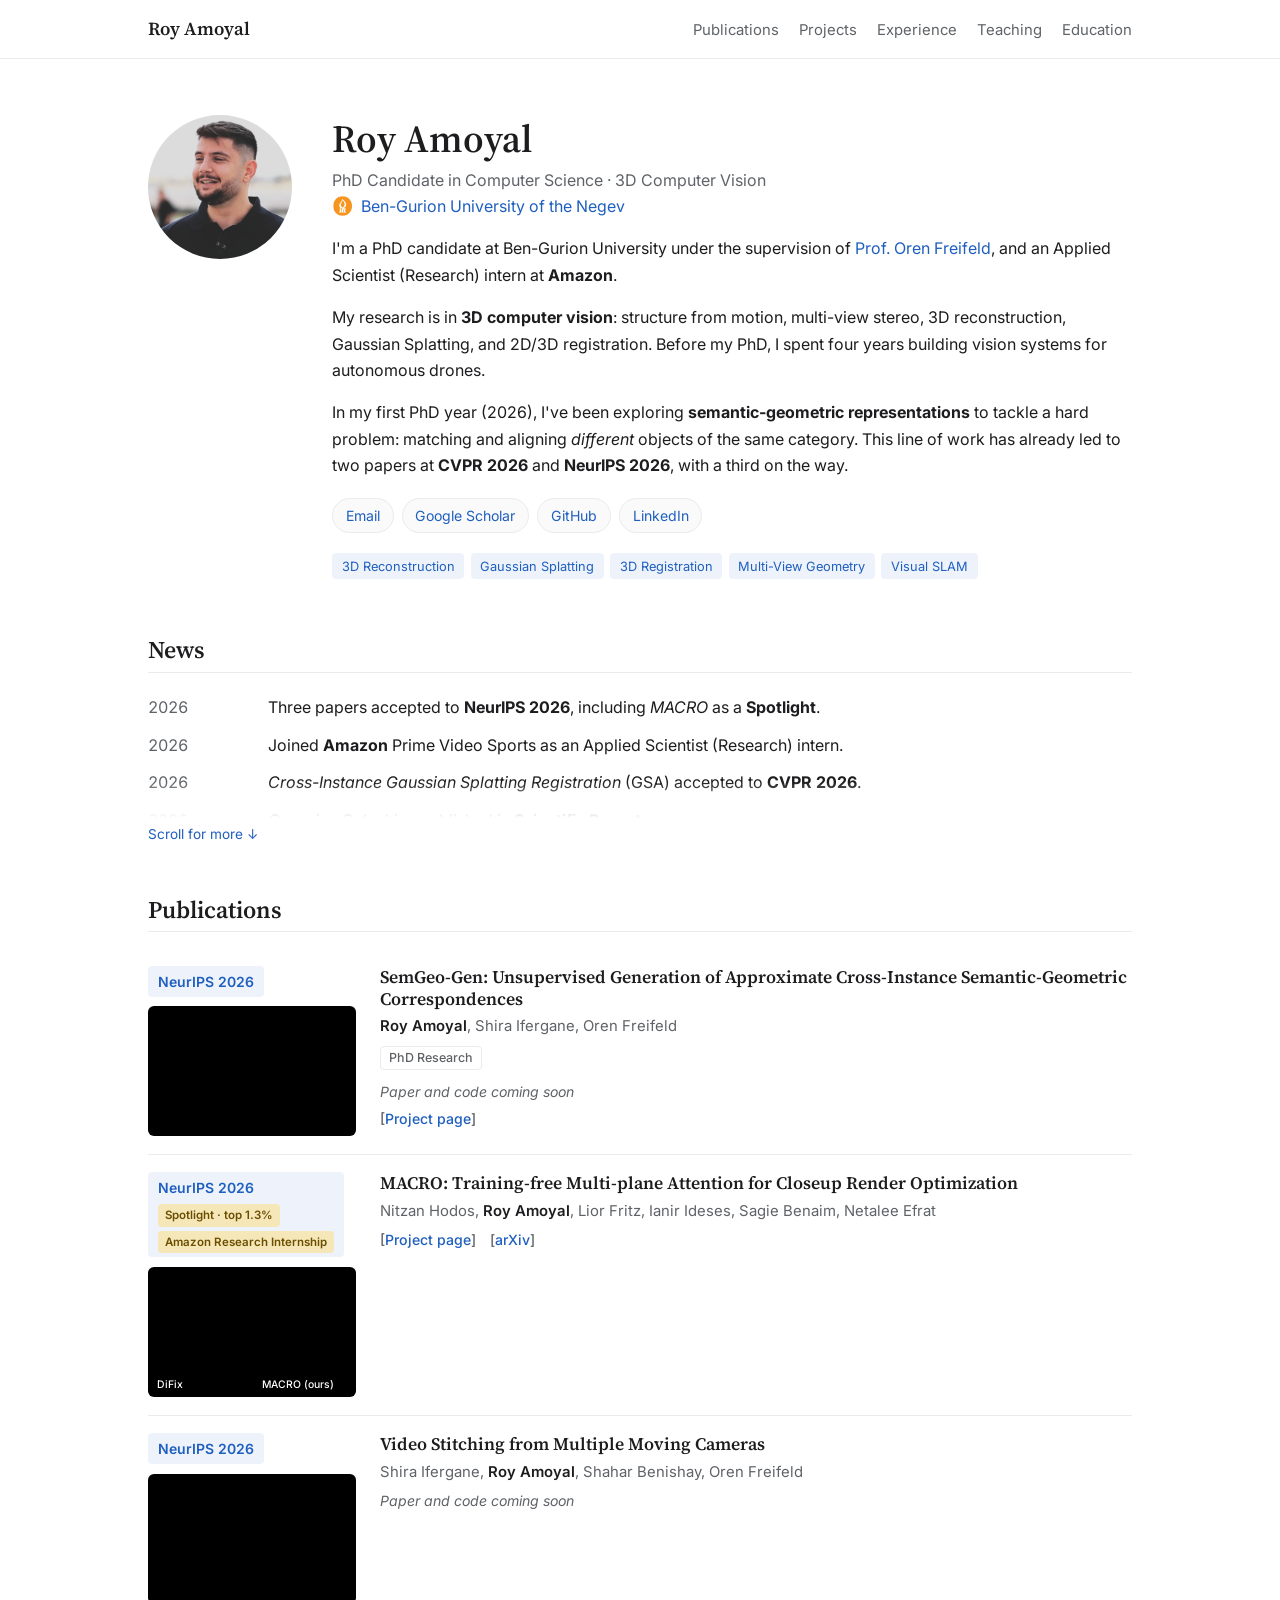
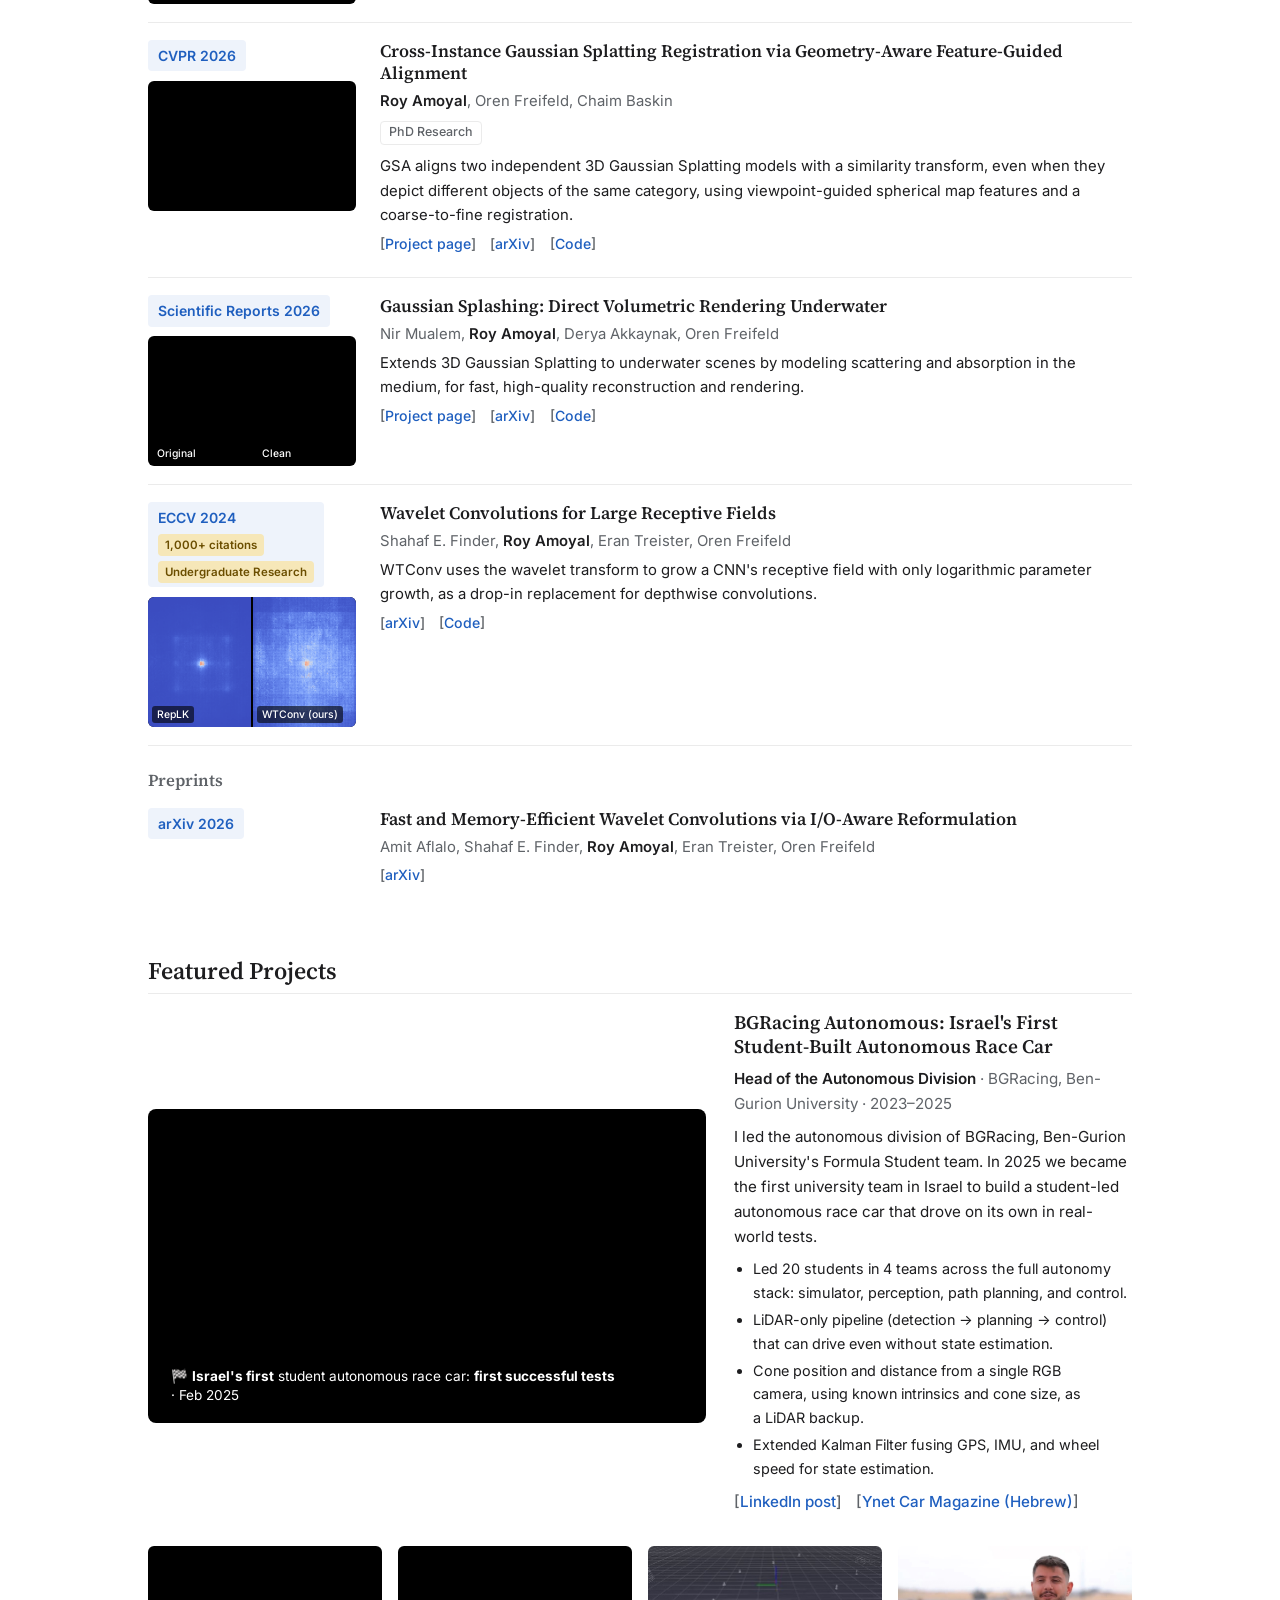
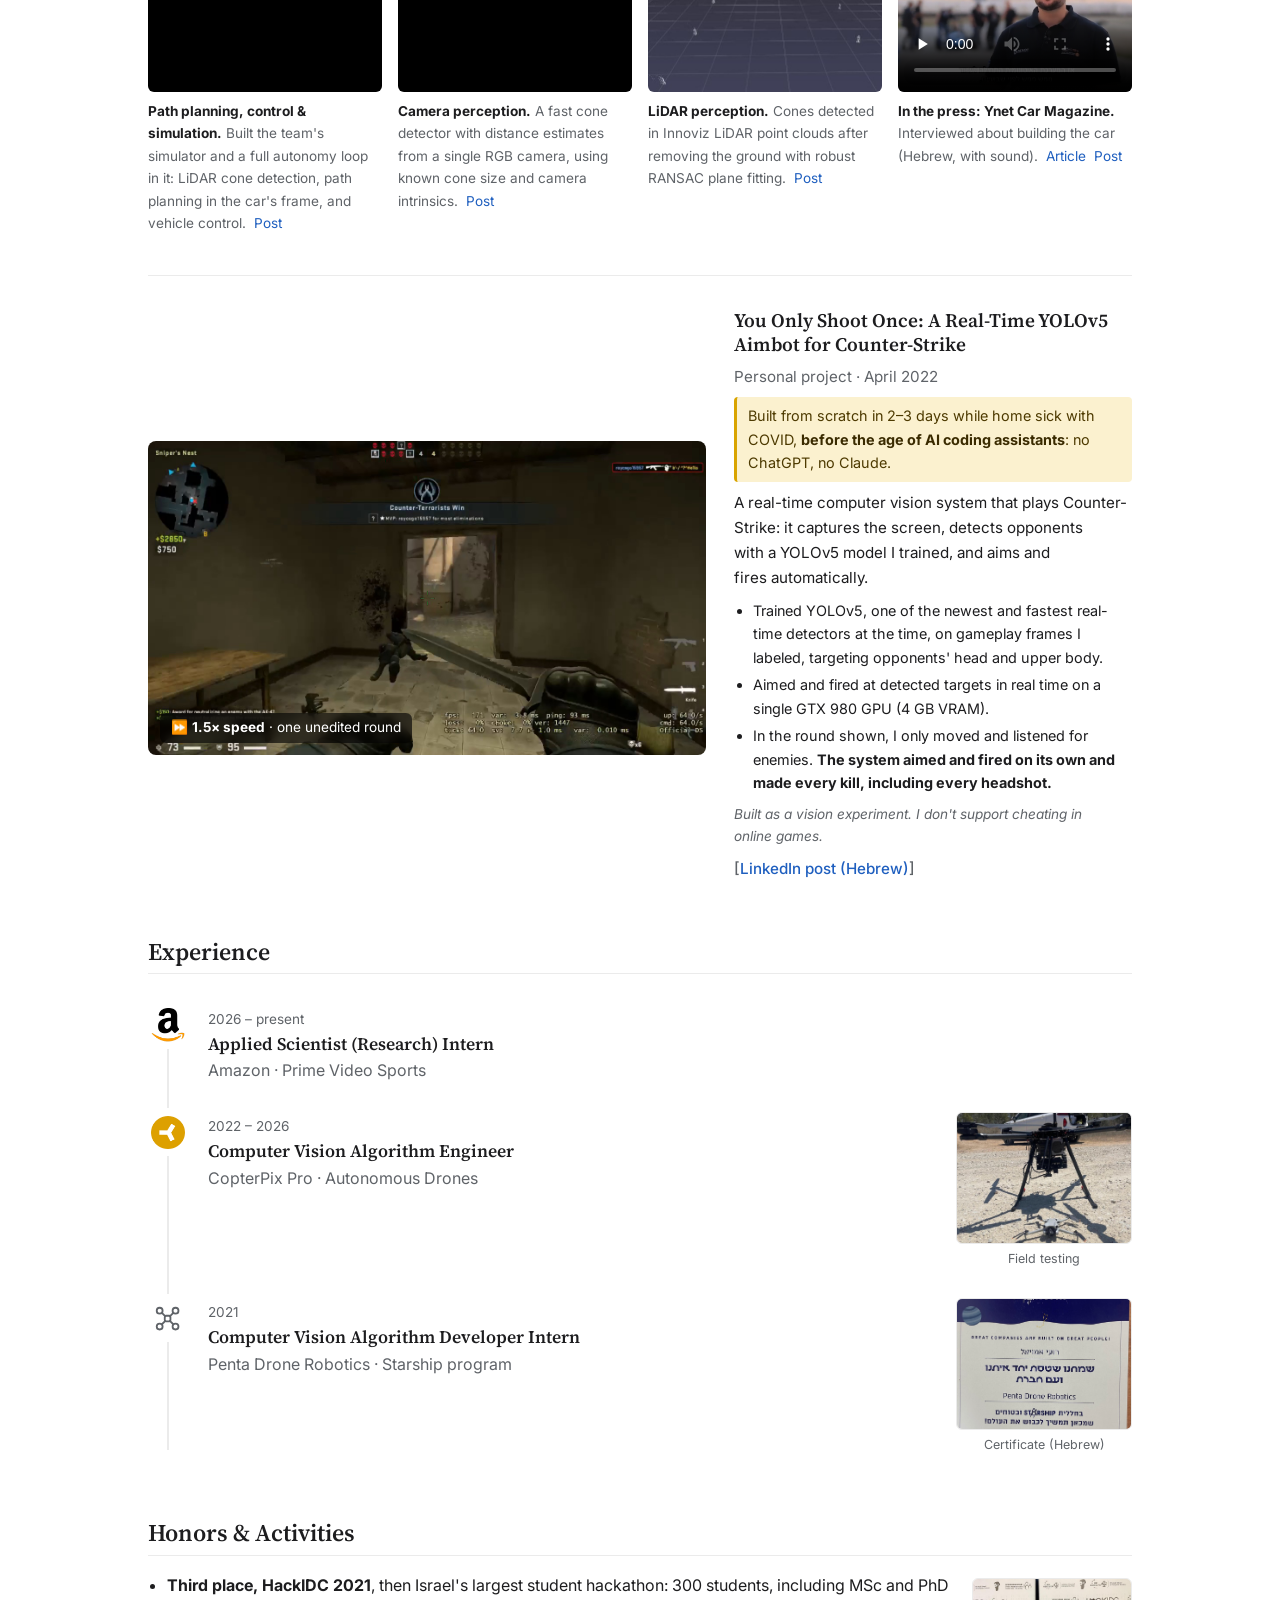
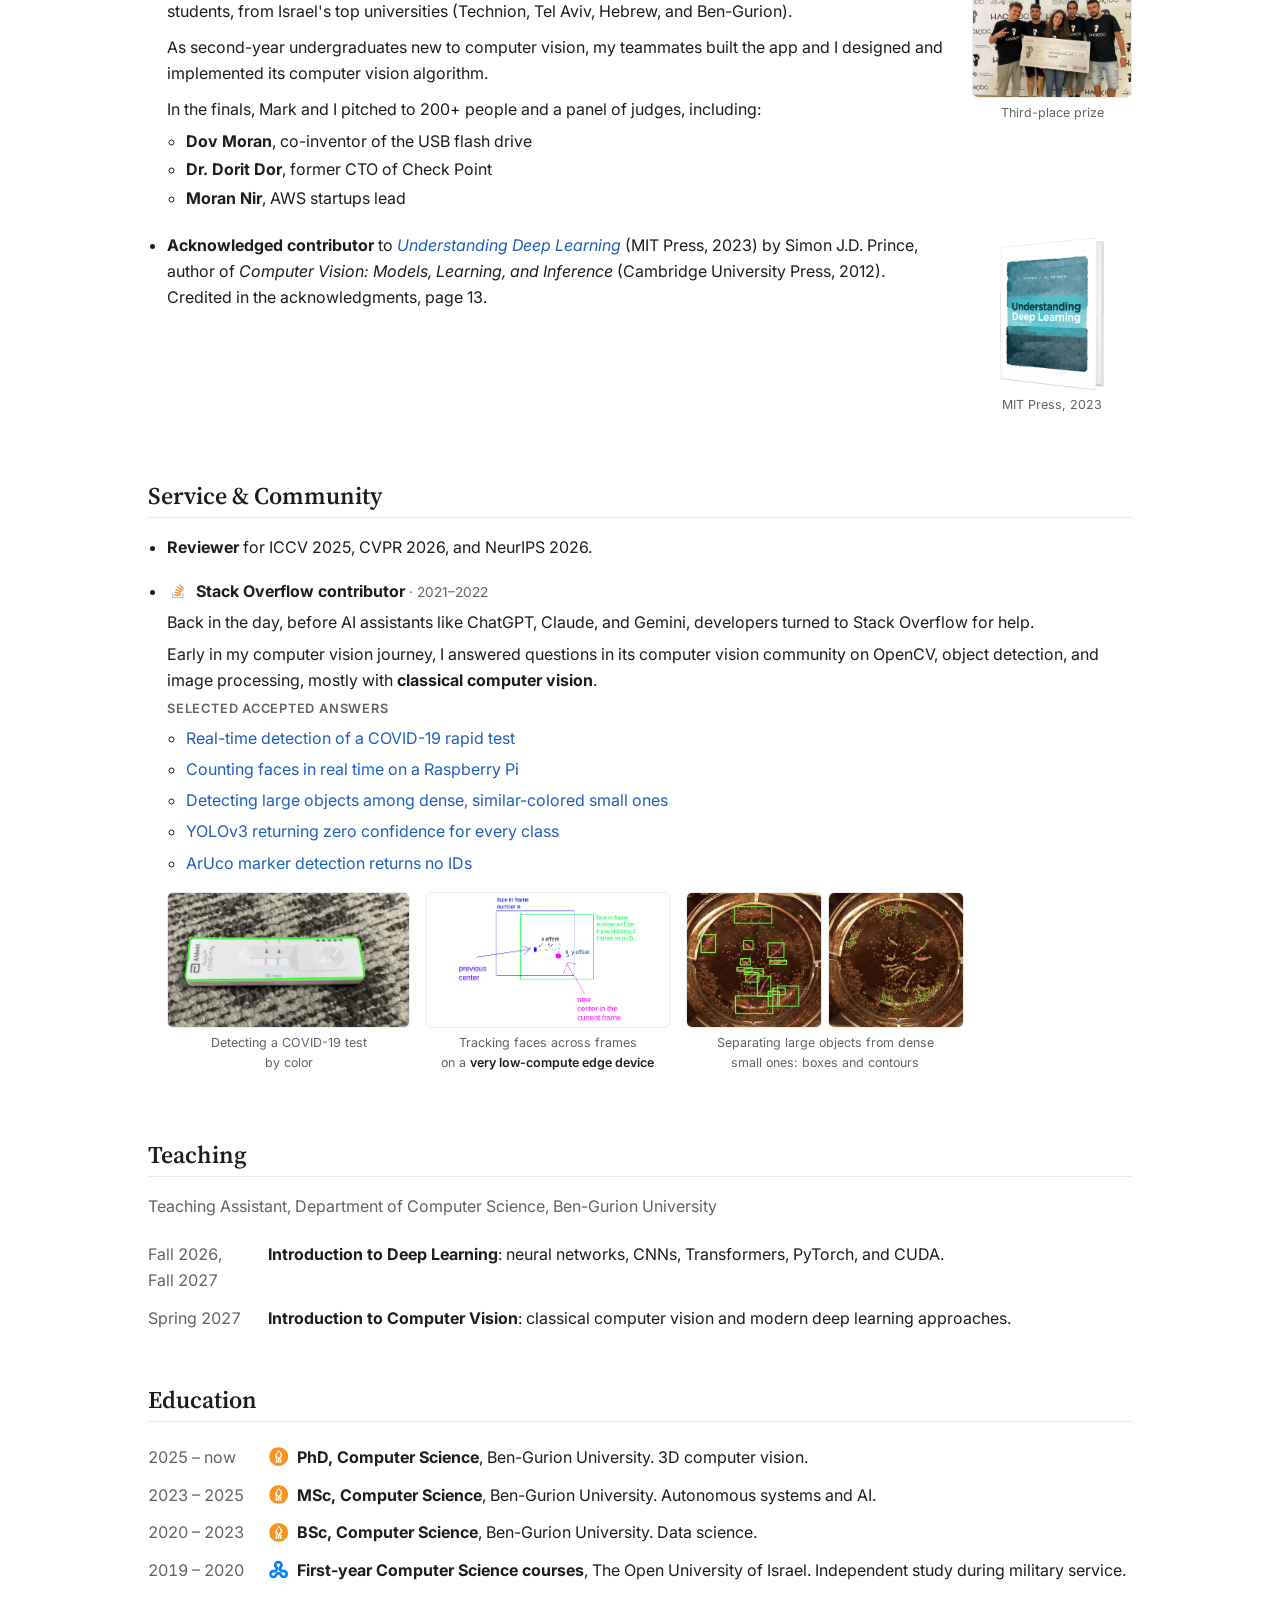
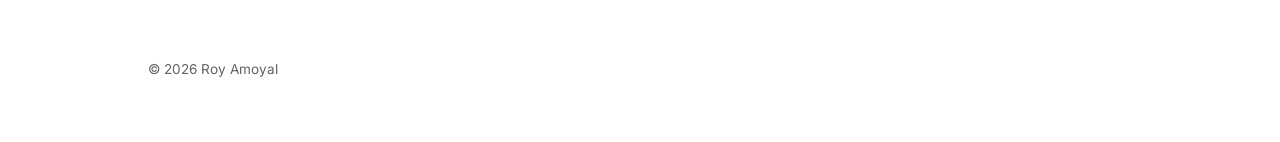
==== index-white.html @ 5d102bd6 "Bold only the system's result in the aimbot bullet Co-Authored-By: Claude Opus 5.5 <noreply@anthropi" ====
<!doctype html>
<html lang="en">
<head>
  <meta charset="utf-8">
  <meta name="viewport" content="width=device-width, initial-scale=1">
  <title>Roy Amoyal</title>
  <meta name="description" content="Roy Amoyal — PhD candidate in 3D Computer Vision at Ben-Gurion University. Gaussian Splatting, 3D registration, and reconstruction.">
  <link rel="preconnect" href="https://fonts.googleapis.com">
  <link rel="preconnect" href="https://fonts.gstatic.com" crossorigin>
  <link href="https://fonts.googleapis.com/css2?family=Inter:wght@400;500;600&family=Source+Serif+4:opsz,wght@8..60,500;8..60,600&display=swap" rel="stylesheet">
  <link rel="stylesheet" href="style-white.css?v=25">
</head>
<body>
  <header class="site-header">
    <nav class="wrap nav">
      <a class="brand" href="#"><img class="brand-avatar" src="profile.jpg" alt="" width="30" height="30">Roy Amoyal</a>
      <ul>
        <li><a href="#publications">Publications</a></li>
        <li><a href="#projects">Projects</a></li>
        <li><a href="#experience">Experience</a></li>
        <li><a href="#teaching">Teaching</a></li>
        <li><a href="#education">Education</a></li>
      </ul>
    </nav>
  </header>

  <main class="wrap">
    <section id="about" class="hero">
      <img class="avatar" src="profile.jpg" alt="Roy Amoyal">
      <div class="hero-text">
        <h1>Roy Amoyal</h1>
        <p class="role">PhD Candidate in Computer Science &middot; 3D Computer Vision<br>
          <img class="logo" src="logo_bgu.png" alt="" width="22" height="22"><a href="https://www.bgu.ac.il/en/" target="_blank" rel="noopener">Ben-Gurion University of the Negev</a></p>
        <p>
          I'm a PhD candidate at Ben-Gurion University under the supervision of
          <a href="https://www.orenfreifeld.com/" target="_blank" rel="noopener">Prof. Oren Freifeld</a>,
          and an Applied Scientist (Research) intern at <strong>Amazon</strong>.
        </p>
        <p>
          My research is in <strong>3D computer vision</strong>: structure from motion, multi-view stereo,
          3D reconstruction, Gaussian Splatting, and 2D/3D registration. Before my PhD, I spent four years
          building vision systems for autonomous drones.
        </p>
        <p>
          In my first PhD year (2026), I've been exploring <strong>semantic-geometric representations</strong> to tackle
          a hard problem: matching and aligning <em>different</em> objects of the same category. This line of
          work has already led to two papers at <strong>CVPR 2026</strong> and <strong>NeurIPS 2026</strong>,
          with a third on the way.
        </p>



        <ul class="links">
          <li><a href="mailto:roy15957@gmail.com">Email</a></li>
          <li><a href="https://scholar.google.com/citations?user=basR76gAAAAJ" target="_blank" rel="noopener">Google Scholar</a></li>
          <li><a href="https://github.com/RoyAmoyal" target="_blank" rel="noopener">GitHub</a></li>
          <li><a href="https://www.linkedin.com/in/roy-amoyal/" target="_blank" rel="noopener">LinkedIn</a></li>
          <!-- <li><a href="cv.pdf" target="_blank" rel="noopener">CV</a></li> -->
        </ul>
        <p class="interests">
          <span>3D Reconstruction</span><span>Gaussian Splatting</span><span>3D Registration</span>
          <span>Multi-View Geometry</span><span>Visual SLAM</span>
        </p>
      </div>
    </section>

    <section id="news">
      <h2>News</h2>
      <ul class="timeline news-scroll" tabindex="0" aria-label="News, scroll for older items">
        <li><time>2026</time> <span>Three papers accepted to <strong>NeurIPS 2026</strong>, including <em>MACRO</em> as a <strong>Spotlight</strong>.</span></li>
        <li><time>2026</time> <span>Joined <strong>Amazon</strong> Prime Video Sports as an Applied Scientist (Research) intern.</span></li>
        <li><time>2026</time> <span><em>Cross-Instance Gaussian Splatting Registration</em> (GSA) accepted to <strong>CVPR 2026</strong>.</span></li>
        <li><time>2026</time> <span><em>Gaussian Splashing</em> published in <strong>Scientific Reports</strong>.</span></li>
        <li><time>2024</time> <span><em>Wavelet Convolutions for Large Receptive Fields</em> (WTConv) published at <strong>ECCV 2024</strong>. It has since passed 1,000 citations.</span></li>
      </ul>
      <button class="news-more" type="button">Scroll for more &darr;</button>
    </section>

    <section id="publications">
      <h2>Publications</h2>

      <article class="pub">
        <div class="pub-side">
          <div class="pub-venue">NeurIPS 2026</div>
          <div class="pub-video"><video style="object-fit: cover" src="semgeo.mp4" data-rate="1.4" autoplay muted loop playsinline aria-label="SemGeo-Gen: correspondences between two airplanes, then two cars, of the same category"></video></div>
        </div>
        <div>
          <h3>SemGeo-Gen: Unsupervised Generation of Approximate Cross-Instance Semantic-Geometric Correspondences</h3>
          <p class="authors"><b>Roy Amoyal</b>, Shira Ifergane, Oren Freifeld</p>
          <p class="context">PhD Research</p>
          <p class="soon">Paper and code coming soon</p>
          <p class="pub-links">
            <a href="https://bgu-cs-vil.github.io/SemGeo-Gen/" target="_blank" rel="noopener">Project page</a>
          </p>
        </div>
      </article>

      <article class="pub">
        <div class="pub-side">
          <div class="pub-venue">NeurIPS 2026<span class="badge">Spotlight &middot; top 1.3%</span><span class="badge">Amazon Research Internship</span></div>
          <div class="pub-video pub-compare" data-sync data-rate="0.8">
            <figure><video src="macro_difix.mp4" autoplay muted playsinline preload="auto" aria-label="DiFix render"></video><figcaption>DiFix</figcaption></figure>
            <figure><video src="macro.mp4" autoplay muted playsinline preload="auto" aria-label="MACRO render"></video><figcaption>MACRO (ours)</figcaption></figure>
          </div>
        </div>
        <div>
          <h3>MACRO: Training-free Multi-plane Attention for Closeup Render Optimization</h3>
          <p class="authors">Nitzan Hodos, <b>Roy Amoyal</b>, Lior Fritz, Ianir Ideses, Sagie Benaim, Netalee Efrat</p>
          <p class="pub-links">
            <a href="https://nitzanhod.github.io/MACRO/" target="_blank" rel="noopener">Project page</a>
            <a href="https://arxiv.org/abs/2607.03875" target="_blank" rel="noopener">arXiv</a>
          </p>
        </div>
      </article>

      <article class="pub">
        <div class="pub-side">
          <div class="pub-venue">NeurIPS 2026</div>
          <div class="pub-video"><video src="mvis.mp4" autoplay muted loop playsinline aria-label="Video stitching from multiple moving cameras demo"></video></div>
        </div>
        <div>
          <h3>Video Stitching from Multiple Moving Cameras</h3>
          <p class="authors">Shira Ifergane, <b>Roy Amoyal</b>, Shahar Benishay, Oren Freifeld</p>
          <p class="soon">Paper and code coming soon</p>
        </div>
      </article>

      <article class="pub">
        <div class="pub-side">
          <div class="pub-venue">CVPR 2026</div>
          <div class="pub-video"><video class="crop" style="--top: 13.5%; --bottom: 0%; --zoom: 1.25" src="gsa.mp4" autoplay muted loop playsinline data-rate="1.8" aria-label="GSA: cross-instance Gaussian Splatting registration demo"></video></div>
        </div>
        <div>
          <h3>Cross-Instance Gaussian Splatting Registration via Geometry-Aware Feature-Guided Alignment</h3>
          <p class="authors"><b>Roy Amoyal</b>, Oren Freifeld, Chaim Baskin</p>
          <p class="context">PhD Research</p>
          <p class="summary">GSA aligns two independent 3D Gaussian Splatting models with a similarity
            transform, even when they depict different objects of the same category, using
            viewpoint-guided spherical map features and a coarse-to-fine registration.</p>
          <p class="pub-links">
            <a href="https://bgu-cs-vil.github.io/GSA-project/" target="_blank" rel="noopener">Project page</a>
            <a href="https://arxiv.org/abs/2603.21936" target="_blank" rel="noopener">arXiv</a>
            <a href="https://github.com/BGU-CS-VIL/GSA" target="_blank" rel="noopener">Code</a>
          </p>
        </div>
      </article>

      <article class="pub">
        <div class="pub-side">
          <div class="pub-venue">Scientific Reports 2026</div>
          <div class="pub-video pub-compare" data-sync data-rate="1.3">
            <figure><video src="splashing_original.mp4" autoplay muted playsinline preload="auto" aria-label="Original underwater rendering"></video><figcaption>Original</figcaption></figure>
            <figure><video src="splashing_clean.mp4" autoplay muted playsinline preload="auto" aria-label="Clean rendering with the water removed"></video><figcaption>Clean</figcaption></figure>
          </div>
        </div>
        <div>
          <h3>Gaussian Splashing: Direct Volumetric Rendering Underwater</h3>
          <p class="authors">Nir Mualem, <b>Roy Amoyal</b>, Derya Akkaynak, Oren Freifeld</p>
          <p class="summary">Extends 3D Gaussian Splatting to underwater scenes by modeling scattering
            and absorption in the medium, for fast, high-quality reconstruction and rendering.</p>
          <p class="pub-links">
            <a href="https://bgu-cs-vil.github.io/gaussiansplashingUW.github.io/" target="_blank" rel="noopener">Project page</a>
            <a href="https://arxiv.org/abs/2411.19588" target="_blank" rel="noopener">arXiv</a>
            <a href="https://github.com/BGU-CS-VIL/gaussianSplashing" target="_blank" rel="noopener">Code</a>
          </p>
        </div>
      </article>

      <article class="pub">
        <div class="pub-side">
          <div class="pub-venue">ECCV 2024<span class="badge">1,000+ citations</span><span class="badge">Undergraduate Research</span></div>
          <div class="pub-video pub-compare">
            <figure><img src="wtconv_erf_replk.png" alt="Effective receptive field with RepLK" loading="lazy"><figcaption>RepLK</figcaption></figure>
            <figure><img src="wtconv_erf.png" alt="Effective receptive field with WTConv" loading="lazy"><figcaption>WTConv (ours)</figcaption></figure>
          </div>
        </div>
        <div>
          <h3>Wavelet Convolutions for Large Receptive Fields</h3>
          <p class="authors">Shahaf E. Finder, <b>Roy Amoyal</b>, Eran Treister, Oren Freifeld</p>
          <p class="summary">WTConv uses the wavelet transform to grow a CNN's receptive field with
            only logarithmic parameter growth, as a drop-in replacement for depthwise convolutions.</p>
          <p class="pub-links">
            <a href="https://arxiv.org/abs/2407.05848" target="_blank" rel="noopener">arXiv</a>
            <a href="https://github.com/BGU-CS-VIL/WTConv" target="_blank" rel="noopener">Code</a>
          </p>
        </div>
      </article>

      <h3 class="subhead">Preprints</h3>

      <article class="pub">
        <div class="pub-venue">arXiv 2026</div>
        <div>
          <h3>Fast and Memory-Efficient Wavelet Convolutions via I/O-Aware Reformulation</h3>
          <p class="authors">Amit Aflalo, Shahaf E. Finder, <b>Roy Amoyal</b>, Eran Treister, Oren Freifeld</p>
          <p class="pub-links">
            <a href="https://arxiv.org/abs/2608.10805" target="_blank" rel="noopener">arXiv</a>
          </p>
        </div>
      </article>
    </section>

    <section id="projects">
      <h2>Featured Projects</h2>

      <article class="project">
        <div class="project-top">
          <div class="project-hero">
            <video src="race_car.mp4" data-start="8.5" data-end="50.5" data-rate="1.3" autoplay muted loop playsinline aria-label="BGRacing autonomous race car driving through a cone track"></video>
            <p class="hero-caption">&#127937; <strong>Israel's first</strong> student autonomous race car: <strong>first successful tests</strong> <span class="nowrap">&middot; Feb 2025</span></p>
          </div>
          <div class="project-text">
            <h3>BGRacing Autonomous: Israel's First Student-Built Autonomous Race Car</h3>
            <p class="project-meta"><strong>Head of the Autonomous Division</strong> &middot; BGRacing, Ben-Gurion University &middot; 2023&ndash;2025</p>
            <p>
              I led the autonomous division of BGRacing, Ben-Gurion University's Formula Student team.
              In 2025 we became the first university team in Israel to build a student-led autonomous race car that drove on its own in real-world tests.
            </p>
            <ul class="bullets">
              <li>Led 20 students in 4 teams across the full autonomy stack: simulator, perception, path planning, and control.</li>
              <li>LiDAR-only pipeline (detection &rarr; planning &rarr; control) that can drive even without state estimation.</li>
              <li>Cone position and distance from a single RGB camera, using known intrinsics and cone size, as a LiDAR&nbsp;backup.</li>
              <li>Extended Kalman Filter fusing GPS, IMU, and wheel speed for state estimation.</li>
            </ul>
            <p class="pub-links">
              <a href="https://www.linkedin.com/posts/roy-amoyal_we-did-it-we-are-proud-to-be-the-first-activity-7294072392140644354-jOsV" target="_blank" rel="noopener">LinkedIn post</a>
              <a href="https://www.icar.co.il/magazine_4.25/bjomf3jtye/" target="_blank" rel="noopener">Ynet Car Magazine (Hebrew)</a>
            </p>
          </div>
        </div>

        <div class="project-gallery">
          <div class="project-tile">
            <div class="pub-video"><video style="object-fit: cover; transform: scale(1.14); transform-origin: top left" src="race_sim.mp4" autoplay muted loop playsinline aria-label="LiDAR-only autonomous driving in simulation"></video></div>
            <p><strong>Path planning, control &amp; simulation.</strong> Built the team's simulator and a full autonomy loop in it: LiDAR cone detection, path planning in the car's frame, and vehicle control.
              <a href="https://www.linkedin.com/feed/update/urn:li:activity:7279184990750298112/" target="_blank" rel="noopener">Post</a></p>
          </div>
          <div class="project-tile">
            <div class="pub-video"><video style="object-fit: cover; transform: scale(1.8); transform-origin: 50% 100%" src="race_camera.mp4" data-start="0" data-end="10.25" autoplay muted loop playsinline aria-label="Cone detection and distance estimation from a single RGB camera"></video></div>
            <p><strong>Camera perception.</strong> A fast cone detector with distance estimates from a single RGB camera, using known cone size and camera intrinsics.
              <a href="https://www.linkedin.com/feed/update/urn:li:activity:7013843269046398977/" target="_blank" rel="noopener">Post</a></p>
          </div>
          <div class="project-tile">
            <div class="pub-video"><img style="width: 100%; height: 100%; object-fit: cover" src="lidar_cones.jpg" alt="Cones detected in a LiDAR point cloud after ground removal" loading="lazy"></div>
            <p><strong>LiDAR perception.</strong> Cones detected in Innoviz LiDAR point clouds after removing the ground with robust RANSAC plane fitting.
              <a href="https://www.linkedin.com/feed/update/urn:li:activity:7013777985358983168/" target="_blank" rel="noopener">Post</a></p>
          </div>
          <div class="project-tile">
            <div class="pub-video"><video style="object-fit: cover" src="race_ynet.mp4" poster="race_ynet_poster.jpg" controls playsinline preload="none" aria-label="Interview about the autonomous race car (Hebrew)"></video></div>
            <p><strong>In the press: Ynet Car Magazine.</strong> Interviewed about building the car (Hebrew, with sound).
              <a href="https://www.icar.co.il/magazine_4.25/bjomf3jtye/" target="_blank" rel="noopener">Article</a>
              <a href="https://www.linkedin.com/feed/update/urn:li:activity:7316398176528162816/" target="_blank" rel="noopener">Post</a></p>
          </div>
        </div>
      </article>

      <article class="project">
        <div class="project-top">
          <div class="project-hero">
            <video src="yoso.mp4" poster="yoso_poster.jpg" autoplay muted loop playsinline data-rate="1.5" aria-label="One unedited round of Counter-Strike played with the YOLOv5 aim assistant"></video>
            <p class="hero-caption">&#9193; <strong>1.5&times; speed</strong> &middot; one unedited round</p>
          </div>
          <div class="project-text">
            <h3>You Only Shoot Once: A Real-Time YOLOv5 Aimbot for Counter-Strike</h3>
            <p class="project-meta">Personal project &middot; April 2022</p>
            <p class="highlight-note">Built from scratch in 2&ndash;3 days while home sick with COVID, <strong>before the age of AI coding assistants</strong>: no ChatGPT, no Claude.</p>
            <p>
              A real-time computer vision system that plays Counter-Strike: it captures the screen, detects
              opponents with a YOLOv5 model I trained, and aims and fires automatically.
            </p>
            <ul class="bullets">
              <li>Trained YOLOv5, one of the newest and fastest real-time detectors at the time, on gameplay frames I labeled, targeting opponents' head and upper body.</li>
              <li>Aimed and fired at detected targets in real time on a single GTX&nbsp;980 GPU (4&nbsp;GB&nbsp;VRAM).</li>
              <li>In the round shown, I only moved and listened for enemies. <strong>The system aimed and fired on its own and made every kill, including every headshot.</strong></li>
            </ul>
            <p class="project-note">Built as a vision experiment. I don't support cheating in online games.</p>
            <p class="pub-links">
              <a href="https://www.linkedin.com/feed/update/urn:li:activity:6922232440920911872/" target="_blank" rel="noopener">LinkedIn post (Hebrew)</a>
            </p>
          </div>
        </div>
      </article>

    </section>

    <section id="experience">
      <h2>Experience</h2>

      <!-- Timeline: newest first. Detailed bullets are kept in comments inside each item; uncomment to show them. -->
      <ol class="xp-timeline">
        <li class="xp">
          <span class="xp-marker"><img src="logo_amazon.png" alt="" width="40" height="40"></span>
          <div class="xp-body">
            <time>2026 &ndash; present</time>
            <h3>Applied Scientist (Research) Intern</h3>
            <p class="xp-org">Amazon &middot; Prime Video Sports</p>
            <!--
            <ul>
              <li>Leading a research project on feed-forward cross-instance 3D registration: learned 3D feature encoders and their evaluation.</li>
              <li>Built the real-world evaluation benchmark for MACRO, including 3D data collection, COLMAP and 3D Gaussian Splatting ground truth, and large-scale comparison with diffusion-based novel view synthesis methods.</li>
            </ul>
            -->
          </div>
        </li>

        <li class="xp">
          <span class="xp-marker"><img src="logo_copterpix.png" alt="" width="40" height="40"></span>
          <div class="xp-body">
            <time>2022 &ndash; 2026</time>
            <h3>Computer Vision Algorithm Engineer</h3>
            <p class="xp-org">CopterPix Pro &middot; Autonomous Drones</p>
            <!--
            <ul>
              <li>Vision-based navigation under GPS denial: visual SLAM, optical flow, and feature matching, fused with LiDAR and IMU.</li>
              <li>Small-object detection and tracking, and precision landing on ArUco markers.</li>
              <li>Deployed models on edge devices such as NVIDIA Jetson and Raspberry Pi.</li>
            </ul>
            -->
          </div>
          <figure class="xp-photo"><a href="copterpix.jpg" target="_blank" rel="noopener"><img style="object-position: 50% 45%" src="copterpix.jpg" alt="CopterPix drone with its onboard compute payload, during field testing" loading="lazy"></a><figcaption>Field testing</figcaption></figure>
        </li>

        <li class="xp">
          <span class="xp-marker xp-marker-icon" aria-hidden="true"><svg viewBox="0 0 24 24"><circle cx="5" cy="5" r="2.6"/><circle cx="19" cy="5" r="2.6"/><circle cx="5" cy="19" r="2.6"/><circle cx="19" cy="19" r="2.6"/><path d="M7 7l3 3M17 7l-3 3M7 17l3-3M17 17l-3-3"/><rect x="9.5" y="9.5" width="5" height="5" rx="1"/></svg></span>
          <div class="xp-body">
            <time>2021</time>
            <h3>Computer Vision Algorithm Developer Intern</h3>
            <p class="xp-org">Penta Drone Robotics &middot; Starship program</p>
            <!--
            <ul>
              <li>Developed a precision landing algorithm from the drone's downward camera feed, in simulation. Part of Starship, the Gav-Yam Negev high-tech internship program for outstanding BGU students.</li>
            </ul>
            -->
          </div>
          <figure class="xp-photo"><a href="penta_certificate.jpg" target="_blank" rel="noopener"><img style="object-position: 50% 38%" src="penta_certificate.jpg" alt="Starship internship program certificate for Penta Drone Robotics" loading="lazy"></a><figcaption>Certificate (Hebrew)</figcaption></figure>
        </li>
      </ol>
    </section>


    <section id="activities">
      <h2>Honors &amp; Activities</h2>
      <ul class="bullets">
        <li><div class="li-media"><div class="li-text"><p><strong>Third place, HackIDC 2021</strong>, then Israel's largest student hackathon: 300 students, including MSc and PhD students, from Israel's top universities (Technion, Tel Aviv, Hebrew, and Ben-Gurion).</p><p>As second-year undergraduates new to computer vision, my teammates built the app and I designed and implemented its computer vision algorithm.</p><p>In the finals, Mark and I pitched to 200+ people and a panel of judges, including:</p><ul class="judges"><li><strong>Dov Moran</strong>, co-inventor of the USB flash drive</li><li><strong>Dr. Dorit Dor</strong>, former CTO of Check Point</li><li><strong>Moran Nir</strong>, AWS startups lead</li></ul></div><figure class="entry-figure"><a href="hackidc_win.jpg" target="_blank" rel="noopener"><img src="hackidc_win.jpg" alt="Team Survey Vision with the HackIDC 2021 third-place check" loading="lazy"></a><figcaption>Third-place prize</figcaption></figure></div></li>
        <li><div class="li-media"><span><strong>Acknowledged contributor</strong> to <a href="https://udlbook.github.io/udlbook/" target="_blank" rel="noopener"><em>Understanding Deep Learning</em></a> (MIT Press, 2023) by Simon J.D. Prince, author of <em>Computer Vision: Models, Learning, and Inference</em> (Cambridge University Press, 2012). Credited in the acknowledgments, page&nbsp;13.</span><figure class="entry-figure entry-figure-plain"><a href="https://udlbook.github.io/udlbook/" target="_blank" rel="noopener"><img src="udl_book.png" alt="Cover of Understanding Deep Learning by Simon J.D. Prince" loading="lazy"></a><figcaption>MIT Press, 2023</figcaption></figure></div></li>
      </ul>
    </section>

    <section id="community">
      <h2>Service &amp; Community</h2>
      <ul class="bullets">
        <li><strong>Reviewer</strong> for ICCV 2025, CVPR 2026, and NeurIPS 2026.</li>
        <li>
          <p class="so-head"><img class="logo" src="logo_stackoverflow.png" alt="" width="22" height="22"><strong>Stack Overflow contributor</strong> <span class="so-years">&middot; 2021&ndash;2022</span></p>
          <p>Back in the day, before AI assistants like ChatGPT, Claude, and Gemini, developers turned to Stack Overflow for help.</p>
          <p>Early in my computer vision
        journey, I answered questions in its computer vision community on OpenCV, object detection, and image processing, mostly with
        <strong>classical computer vision</strong>.</p>
          <p class="so-label">Selected accepted answers</p>
          <ul class="so-answers">
            <li><a href="https://stackoverflow.com/a/69307887" target="_blank" rel="noopener">Real-time detection of a COVID-19 rapid test</a></li>
            <li><a href="https://stackoverflow.com/a/72133293" target="_blank" rel="noopener">Counting faces in real time on a Raspberry Pi</a></li>
            <li><a href="https://stackoverflow.com/a/69510686" target="_blank" rel="noopener">Detecting large objects among dense, similar-colored small ones</a></li>
            <li><a href="https://stackoverflow.com/a/69302102" target="_blank" rel="noopener">YOLOv3 returning zero confidence for every class</a></li>
            <li><a href="https://stackoverflow.com/a/69691167" target="_blank" rel="noopener">ArUco marker detection returns no IDs</a></li>
          </ul>
          <div class="so-gallery">
            <figure><a href="https://stackoverflow.com/a/69307887" target="_blank" rel="noopener"><img src="so_covid_bbox.jpg" alt="COVID-19 rapid test outlined in green by color-based detection" loading="lazy"></a><figcaption>Detecting a COVID-19 test<br>by color</figcaption></figure>
            <figure><a href="https://stackoverflow.com/a/72133293" target="_blank" rel="noopener"><img class="so-diagram" src="so_face_tracking.png" alt="Diagram: tracking a face center between frames using x and y offsets" loading="lazy"></a><figcaption>Tracking faces across frames<br>on a <strong>very low-compute edge device</strong></figcaption></figure>
            <figure class="so-pair"><a href="https://stackoverflow.com/a/69510686" target="_blank" rel="noopener"><img src="so_large_boxes.jpg" alt="Large objects in a dish found with bounding boxes and centers" loading="lazy"><img src="so_large_contours.jpg" alt="The same large objects found with contours and centers" loading="lazy"></a><figcaption>Separating large objects from dense<br>small ones: boxes and contours</figcaption></figure>
          </div>
        </li>
      </ul>
    </section>

    <section id="teaching">
      <h2>Teaching</h2>
      <p class="muted">Teaching Assistant, Department of Computer Science, Ben-Gurion University</p>
      <ul class="timeline">
        <li><time>Fall 2026,<br>Fall 2027</time> <span><strong>Introduction to Deep Learning</strong>: neural networks, CNNs, Transformers, PyTorch, and CUDA.</span></li>
        <li><time>Spring 2027</time> <span><strong>Introduction to Computer Vision</strong>: classical computer vision and modern deep learning approaches.</span></li>
      </ul>
    </section>



    <section id="education">
      <h2>Education</h2>
      <ul class="timeline">
        <li><time>2025 &ndash; now</time> <span><img class="logo" src="logo_bgu.png" alt="" width="22" height="22"><strong>PhD, Computer Science</strong>, Ben-Gurion University. 3D computer vision.</span></li>
        <li><time>2023 &ndash; 2025</time> <span><img class="logo" src="logo_bgu.png" alt="" width="22" height="22"><strong>MSc, Computer Science</strong>, Ben-Gurion University. Autonomous systems and AI.</span></li>
        <li><time>2020 &ndash; 2023</time> <span><img class="logo" src="logo_bgu.png" alt="" width="22" height="22"><strong>BSc, Computer Science</strong>, Ben-Gurion University. Data science.</span></li>
        <li><time>2019 &ndash; 2020</time> <span><img class="logo" src="logo_openu.png" alt="" width="22" height="22"><strong>First-year Computer Science courses</strong>, The Open University of Israel. Independent study during military service.</span></li>
      </ul>
    </section>
  </main>

  <footer class="wrap footer">
    <p>&copy; <span id="year">2026</span> Roy Amoyal</p>
  </footer>

  <script>
    document.getElementById('year').textContent = new Date().getFullYear();

    // News: show the three newest items; older ones scroll. Fade hints at more until the end.
    const news = document.querySelector('.news-scroll');
    if (news) {
      const fitNews = () => {
        const items = news.children;
        news.style.maxHeight = items.length > 3 ? `${items[3].offsetTop + 16}px` : 'none';
        updateNewsFade();
      };
      const newsMore = document.querySelector('.news-more');
      const updateNewsFade = () => {
        const atEnd = news.scrollTop + news.clientHeight >= news.scrollHeight - 2;
        news.classList.toggle('at-end', atEnd);
        newsMore.hidden = atEnd;
      };
      newsMore.addEventListener('click', () => news.scrollBy({ top: news.clientHeight * 0.8, behavior: 'smooth' }));
      news.addEventListener('scroll', updateNewsFade, { passive: true });
      addEventListener('resize', fitNews);
      addEventListener('load', fitNews);
      fitNews();
    }

    // Show the small photo in the top bar once the big profile photo has scrolled out of view.
    const header = document.querySelector('.site-header');
    const bigAvatar = document.querySelector('.hero .avatar');
    const updateHeader = () => header.classList.toggle('scrolled', bigAvatar.getBoundingClientRect().bottom < header.offsetHeight);
    addEventListener('scroll', updateHeader, { passive: true });
    updateHeader();

    // Per-video playback speed for single videos, e.g. data-rate="1.25".
    document.querySelectorAll('video[data-rate]').forEach(v => { v.defaultPlaybackRate = v.playbackRate = parseFloat(v.dataset.rate); });

    // Loop only part of a video, e.g. to skip intro/outro title cards.
    document.querySelectorAll('video[data-start]').forEach(v => {
      const start = parseFloat(v.dataset.start), end = parseFloat(v.dataset.end) || Infinity;
      const jump = () => { v.currentTime = start; };
      v.readyState >= 1 ? jump() : v.addEventListener('loadedmetadata', jump, { once: true });
      v.addEventListener('timeupdate', () => { if (v.currentTime >= end || v.currentTime < start - 0.5) jump(); });
    });

    // Play side-by-side comparison videos in lockstep, restarting them together on each loop.
    document.querySelectorAll('[data-sync]').forEach(group => {
      const videos = [...group.querySelectorAll('video')];
      const [lead, ...rest] = videos;
      const rate = parseFloat(group.dataset.rate) || 1;
      // Start right away; phones never fire "canplaythrough" because they don't buffer ahead.
      const start = () => videos.forEach(v => { v.defaultPlaybackRate = v.playbackRate = rate; v.play().catch(() => {}); });
      lead.addEventListener('ended', () => { videos.forEach(v => { v.currentTime = 0; }); start(); });
      lead.addEventListener('timeupdate', () => {
        rest.forEach(v => { if (Math.abs(v.currentTime - lead.currentTime) > 0.2) v.currentTime = lead.currentTime; });
      });
      start();
    });
  </script>
</body>
</html>
---- style-white.css ----
:root {
  --bg: #ffffff;
  --surface: #fafafa;
  --text: #1d1d1f;
  --muted: #5f6368;
  --border: #ebebeb;
  --accent: #1f5fbf;
  --accent-soft: #eef3fb;
  --serif: "Source Serif 4", Georgia, "Times New Roman", serif;
  --sans: "Inter", -apple-system, BlinkMacSystemFont, "Segoe UI", Roboto, sans-serif;
  color-scheme: light;
}

* { box-sizing: border-box; }

html { scroll-behavior: smooth; scroll-padding-top: 4.5rem; }

body {
  margin: 0;
  background: var(--bg);
  color: var(--text);
  font: 16px/1.65 var(--sans);
  -webkit-font-smoothing: antialiased;
}

a { color: var(--accent); text-decoration: none; }
a:hover { text-decoration: underline; }

.wrap {
  max-width: 64rem;
  margin: 0 auto;
  padding-inline: 1.25rem;
}

/* Header */
.site-header {
  position: sticky;
  top: 0;
  z-index: 10;
  background: color-mix(in srgb, var(--bg) 88%, transparent);
  backdrop-filter: blur(8px);
  border-bottom: 1px solid var(--border);
}

.nav {
  display: flex;
  align-items: center;
  justify-content: space-between;
  flex-wrap: wrap;
  gap: 0.5rem 1.5rem;
  padding-block: 0.85rem;
}

.brand { display: inline-flex; align-items: center; font-family: var(--serif); font-weight: 600; font-size: 1.15rem; color: var(--text); }

/* Small photo next to the name, shown once the big photo scrolls away. */
.brand-avatar {
  width: 0;
  height: 1.9rem;
  margin-right: 0;
  border-radius: 50%;
  object-fit: cover;
  opacity: 0;
  transition: width 0.25s, margin-right 0.25s, opacity 0.25s;
}
.scrolled .brand-avatar { width: 1.9rem; margin-right: 0.55rem; opacity: 1; }
.brand:hover { text-decoration: none; }

.nav ul { display: flex; flex-wrap: wrap; gap: 1.25rem; margin: 0; padding: 0; list-style: none; }
.nav ul a { color: var(--muted); font-size: 0.93rem; }
.nav ul a:hover { color: var(--text); text-decoration: none; }

/* Hero */
.hero {
  display: grid;
  grid-template-columns: 9rem 1fr;
  gap: 2.5rem;
  padding-block: 3.5rem 1rem;
}

.avatar {
  width: 9rem;
  height: 9rem;
  border-radius: 50%;
  object-fit: cover;
  display: grid;
  place-items: center;
  background: var(--accent-soft);
  color: var(--accent);
  font: 600 2.5rem var(--serif);
}

h1, h2, h3 { font-family: var(--serif); font-weight: 600; line-height: 1.25; }

h1 { font-size: 2.4rem; margin: 0 0 0.25rem; }

.role { color: var(--muted); margin-top: 0; }


/* Small organization logos on white tiles, so dark logos stay visible in dark mode. */
.logo {
  width: 1.35em;
  height: 1.35em;
  margin-right: 0.45em;
  padding: 0.08em;
  vertical-align: -0.3em;
  border-radius: 22%;
  background: #fff;
  object-fit: contain;
}

.links {
  display: flex;
  flex-wrap: wrap;
  gap: 0.5rem;
  padding: 0;
  margin: 1.25rem 0;
  list-style: none;
}

.links a {
  display: inline-block;
  padding: 0.3rem 0.8rem;
  border: 1px solid var(--border);
  border-radius: 999px;
  background: var(--surface);
  font-size: 0.88rem;
}
.links a:hover { border-color: var(--accent); text-decoration: none; }


.interests { display: flex; flex-wrap: wrap; gap: 0.4rem; }
.interests span {
  font-size: 0.8rem;
  padding: 0.15rem 0.6rem;
  border-radius: 4px;
  background: var(--accent-soft);
  color: var(--accent);
}

/* Sections */
section { padding-block: 1.5rem; }

h2 {
  font-size: 1.5rem;
  margin: 0 0 1rem;
  padding-bottom: 0.4rem;
  border-bottom: 1px solid var(--border);
}

.timeline { list-style: none; padding: 0; margin: 0; }
.timeline li {
  display: grid;
  grid-template-columns: 6.5rem 1fr;
  gap: 1rem;
  padding-block: 0.35rem;
}
.timeline time { color: var(--muted); font-variant-numeric: tabular-nums; }

/* News: a short scrolling box (height set in JS to fit three items). */
.news-scroll {
  position: relative;
  max-height: 8.5rem;
  overflow-y: auto;
  overscroll-behavior: contain;
  padding-right: 0.5rem;
  scrollbar-width: thin;
  -webkit-mask-image: linear-gradient(to bottom, #000 calc(100% - 2.25rem), transparent);
  mask-image: linear-gradient(to bottom, #000 calc(100% - 2.25rem), transparent);
}
.news-scroll.at-end { -webkit-mask-image: none; mask-image: none; }
.news-scroll:focus-visible { outline: 2px solid var(--accent); outline-offset: 4px; border-radius: 4px; }
.news-more {
  margin-top: 0.35rem;
  padding: 0;
  border: 0;
  background: none;
  color: var(--accent);
  font: inherit;
  font-size: 0.85rem;
  cursor: pointer;
}
.news-more:hover { text-decoration: underline; }

/* Publications */
.pub {
  display: grid;
  grid-template-columns: 13rem 1fr;
  gap: 1.5rem;
  padding-block: 1.1rem;
  border-bottom: 1px solid var(--border);
}
.pub:last-child { border-bottom: 0; }

.pub-side { display: flex; flex-direction: column; gap: 0.6rem; }

.pub-video {
  display: grid;
  place-items: center;
  width: 100%;
  aspect-ratio: 16 / 10;
  overflow: hidden;
  border-radius: 6px;
  background: #000;
}
.pub-video video {
  display: block;
  width: 100%;
  height: 100%;
  object-fit: contain;
}
/* Two videos side by side in one frame, e.g. baseline vs. ours. */
.pub-compare {
  grid-auto-flow: column;
  grid-auto-columns: 1fr;
  place-items: stretch;
  gap: 2px;
}
.pub-compare figure {
  position: relative;
  margin: 0;
  overflow: hidden;
}
.pub-compare video,
.pub-compare img {
  display: block;
  width: 100%;
  height: 100%;
  object-fit: cover;
  object-position: 50% 35%;
}
.pub-compare img { object-position: center; }
.pub-compare figcaption {
  white-space: nowrap;
  position: absolute;
  left: 4px;
  bottom: 4px;
  padding: 0 0.3rem;
  border-radius: 3px;
  background: rgba(0, 0, 0, 0.6);
  color: #fff;
  font-size: 0.65rem;
  font-weight: 500;
}
/* Hide title text baked into the top of a video, then re-center what is left. */
.pub-video video.crop {
  height: auto;
  clip-path: inset(var(--top) 0 var(--bottom) 0);
  transform: translateY(calc((var(--bottom) - var(--top)) / 2)) scale(var(--zoom, 1));
}

.pub-venue {
  align-self: start;
  justify-self: start;
  font-size: 0.875rem;
  font-weight: 600;
  padding: 0.25rem 0.62rem;
  border-radius: 4px;
  background: var(--accent-soft);
  color: var(--accent);
}

.pub h3 { font-size: 1.1rem; margin: 0 0 0.3rem; }
.pub p { margin: 0.25rem 0; }
.authors { color: var(--muted); font-size: 0.93rem; }
.authors b { color: var(--text); font-weight: 600; }
.summary { font-size: 0.93rem; }

.pub p.context {
  display: inline-block;
  margin: 0.15rem 0 0.35rem;
  padding: 0.05rem 0.5rem;
  border: 1px solid var(--border);
  border-radius: 4px;
  color: var(--muted);
  font-size: 0.78rem;
  font-weight: 500;
}

.pub p.soon { color: var(--muted); font-size: 0.88rem; font-style: italic; }

.pub-links { display: flex; flex-wrap: wrap; gap: 0.9rem; font-size: 0.88rem; font-weight: 500; }
.pub-links a::before { content: "["; color: var(--muted); }
.pub-links a::after { content: "]"; color: var(--muted); }

.badge {
  display: block;
  width: fit-content;
  margin-top: 0.3rem;
  padding: 0.1rem 0.45rem;
  border-radius: 4px;
  background: #f6e7b8;
  color: #6b4e00;
  font-size: 0.72rem;
}

.subhead { font-size: 1.05rem; color: var(--muted); margin: 1.5rem 0 0; }

.muted { color: var(--muted); margin-top: 0; }

/* Experience */
.entry { padding-block: 0.6rem; }
.entry-head {
  display: flex;
  justify-content: space-between;
  align-items: baseline;
  gap: 1rem;
}
.entry h3 { font-size: 1.05rem; margin: 0; }
.entry time { color: var(--muted); font-size: 0.9rem; white-space: nowrap; }
.entry ul, .bullets { margin: 0.4rem 0 0; padding-left: 1.2rem; }
.entry li, .bullets li { margin-block: 0.25rem; }
#activities .bullets > li { margin-block: 1.1rem; }
#activities .bullets > li:first-child { margin-top: 0.4rem; }

/* Projects */
.project-top {
  display: grid;
  grid-template-columns: 7fr 5fr;
  gap: 1.75rem;
  align-items: center;
}

.project-hero { position: relative; }

.hero-caption {
  position: absolute;
  left: 0.75rem;
  bottom: 0.75rem;
  max-width: calc(100% - 1.5rem);
  margin: 0;
  padding: 0.35rem 0.7rem;
  border-radius: 6px;
  background: rgba(0, 0, 0, 0.62);
  backdrop-filter: blur(4px);
  color: #fff;
  font-size: 0.85rem;
  line-height: 1.4;
}
.nowrap { white-space: nowrap; }

.project-hero video {
  display: block;
  width: 100%;
  aspect-ratio: 16 / 9;
  object-fit: cover;
  border-radius: 8px;
  background: #000;
}

.project-text, .project-tile p { text-wrap: pretty; }
.project-text h3 { font-size: 1.2rem; margin: 0 0 0.3rem; }
.project-meta { color: var(--muted); font-size: 0.9rem; margin: 0 0 0.75rem; }
.project-meta strong { color: var(--text); font-weight: 600; }
.project-text p { margin: 0.5rem 0; font-size: 0.95rem; }
.project-text .bullets { font-size: 0.9rem; }
.project-text .bullets li { margin-block: 0.2rem; }

.project + .project {
  margin-top: 2.5rem;
  padding-top: 2rem;
  border-top: 1px solid var(--border);
}

.highlight-note {
  padding: 0.45rem 0.7rem;
  border-left: 3px solid #d9a400;
  border-radius: 4px;
  background: #fbf1cf;
  color: #4d3a00;
  font-size: 0.9rem !important;
}
.highlight-note strong { color: #3a2b00; }

.project-note { color: var(--muted); font-size: 0.85rem !important; font-style: italic; }

.project-gallery {
  display: grid;
  grid-template-columns: repeat(4, 1fr);
  gap: 1rem;
  margin-top: 1.5rem;
}

.project-tile p {
  margin: 0.5rem 0 0;
  font-size: 0.85rem;
  color: var(--muted);
}
.project-tile p strong { color: var(--text); }
.project-tile p a { margin-left: 0.25rem; white-space: nowrap; }

@media (max-width: 900px) {
  .project-gallery { grid-template-columns: 1fr 1fr; }
}

/* Photos beside Experience and Honors entries; click opens full size. */
.entry-body,
.li-media {
  display: grid;
  grid-template-columns: 1fr 10rem;
  gap: 1.25rem;
  align-items: start;
}
.li-text p { margin: 0; }
.li-text p + p { margin-top: 0.6rem; }
.li-text .judges { margin: 0.3rem 0 0; padding-left: 1.2rem; list-style: circle; }
.li-text .judges li { margin-block: 0.15rem; }
.entry-figure { margin: 0.4rem 0 0; }
.entry-figure img {
  display: block;
  width: 100%;
  aspect-ratio: 4 / 3;
  object-fit: cover;
  border: 1px solid var(--border);
  border-radius: 6px;
}
/* Cutout images (transparent background): no frame, keep the natural shape. */
.entry-figure-plain img {
  width: auto;
  height: 9.5rem;
  margin-inline: auto;
  aspect-ratio: auto;
  object-fit: contain;
  border: 0;
  border-radius: 0;
}
.entry-figure figcaption {
  margin-top: 0.3rem;
  color: var(--muted);
  font-size: 0.78rem;
  text-align: center;
}

/* Experience timeline: logos sit on a vertical line, newest role first. */
.xp-timeline {
  position: relative;
  margin: 0;
  padding: 0;
  list-style: none;
}
.xp-timeline::before {
  content: "";
  position: absolute;
  top: 1.25rem;
  bottom: 1.25rem;
  left: 1.25rem;
  width: 2px;
  transform: translateX(-50%);
  background: var(--border);
}
.xp {
  position: relative;
  display: grid;
  grid-template-columns: 2.5rem 1fr auto;
  gap: 1.25rem;
  align-items: start;
  padding-block: 0.9rem;
}
.xp-marker {
  position: relative;
  z-index: 1;
  display: grid;
  place-items: center;
  width: 2.5rem;
  height: 2.5rem;
  border-radius: 22%;
  background: #fff;
  box-shadow: 0 0 0 4px var(--bg);
}
.xp-marker img { width: 2.1rem; height: 2.1rem; object-fit: contain; }
/* Generic drone icon for a role without a logo, on the same white tile. */
.xp-marker-icon svg {
  width: 1.7rem;
  height: 1.7rem;
  fill: none;
  stroke: #5f6368;
  stroke-width: 1.6;
  stroke-linecap: round;
}
.xp-body time { color: var(--muted); font-size: 0.85rem; }
.xp-body h3 { margin: 0.1rem 0 0.15rem; font-size: 1.1rem; }
.xp-org { margin: 0; color: var(--muted); }
.xp-photo { width: 11rem; margin: 0; }
.xp-photo img {
  display: block;
  width: 100%;
  aspect-ratio: 4 / 3;
  object-fit: cover;
  border: 1px solid var(--border);
  border-radius: 6px;
}
.xp-photo figcaption {
  margin-top: 0.3rem;
  color: var(--muted);
  font-size: 0.78rem;
  text-align: center;
}

/* Community: selected Stack Overflow answers. */
/* Community images: one row, same height; wraps on narrow screens. */
.so-gallery {
  display: flex;
  flex-wrap: wrap;
  gap: 1rem;
  align-items: flex-start;
  margin-top: 1rem;
}
.so-gallery figure { display: flex; flex-direction: column; align-items: center; margin: 0; }
.so-gallery img {
  display: block;
  height: 8.5rem;
  width: auto;
  border: 1px solid var(--border);
  border-radius: 6px;
}
.so-gallery .so-diagram { padding-inline: 1.6rem; background: #fff; }
.so-pair a { display: flex; gap: 0.4rem; }
.so-gallery figcaption {
  margin-top: 0.3rem;
  color: var(--muted);
  font-size: 0.78rem;
  text-align: center;
}
.so-gallery figcaption strong { color: var(--text); font-weight: 600; }
.so-years { color: var(--muted); font-size: 0.85rem; }
#community .bullets > li { margin-block: 1.1rem; }
#community .bullets > li:first-child { margin-top: 0.4rem; }
#community .bullets > li > p { margin: 0.3rem 0 0; }
#community .so-head { margin: 0; }
.so-label {
  margin: 1rem 0 0;
  color: var(--muted);
  font-size: 0.8rem;
  font-weight: 600;
  letter-spacing: 0.06em;
  text-transform: uppercase;
}
.so-answers { margin: 0.35rem 0 0; padding-left: 1.2rem; }
.so-answers li { margin-block: 0.3rem; }
.so-meta { color: var(--muted); font-size: 0.85rem; white-space: nowrap; }

/* Footer */
.footer {
  padding-block: 2rem 3rem;
  color: var(--muted);
  font-size: 0.85rem;
}

/* Mobile */
@media (max-width: 640px) {
  .so-gallery img { height: 6.5rem; }
  .xp { grid-template-columns: 2.5rem 1fr; gap: 0.9rem; }
  .xp-photo { grid-column: 2; width: 100%; max-width: 16rem; }
  .nav { flex-direction: column; align-items: flex-start; gap: 0.35rem; padding-block: 0.6rem; }
  .nav ul { width: 100%; flex-wrap: nowrap; justify-content: space-between; gap: 0.6rem; overflow-x: auto; }
  .nav ul a { font-size: 0.8rem; white-space: nowrap; }
  .entry-body, .li-media { grid-template-columns: 1fr; }
  .entry-figure { max-width: 16rem; }
  .project-top { grid-template-columns: 1fr; gap: 1rem; }
  .project-gallery { grid-template-columns: 1fr 1fr; }
  .hero { grid-template-columns: 1fr; gap: 1.5rem; padding-top: 2rem; }
  .avatar { width: 7rem; height: 7rem; font-size: 2rem; }
  h1 { font-size: 2rem; }
  .pub { grid-template-columns: 1fr; gap: 0.5rem; }
  .pub-video { max-width: 22rem; }
  .timeline li { grid-template-columns: 1fr; gap: 0; }
  .entry-head { flex-direction: column; gap: 0; }
}
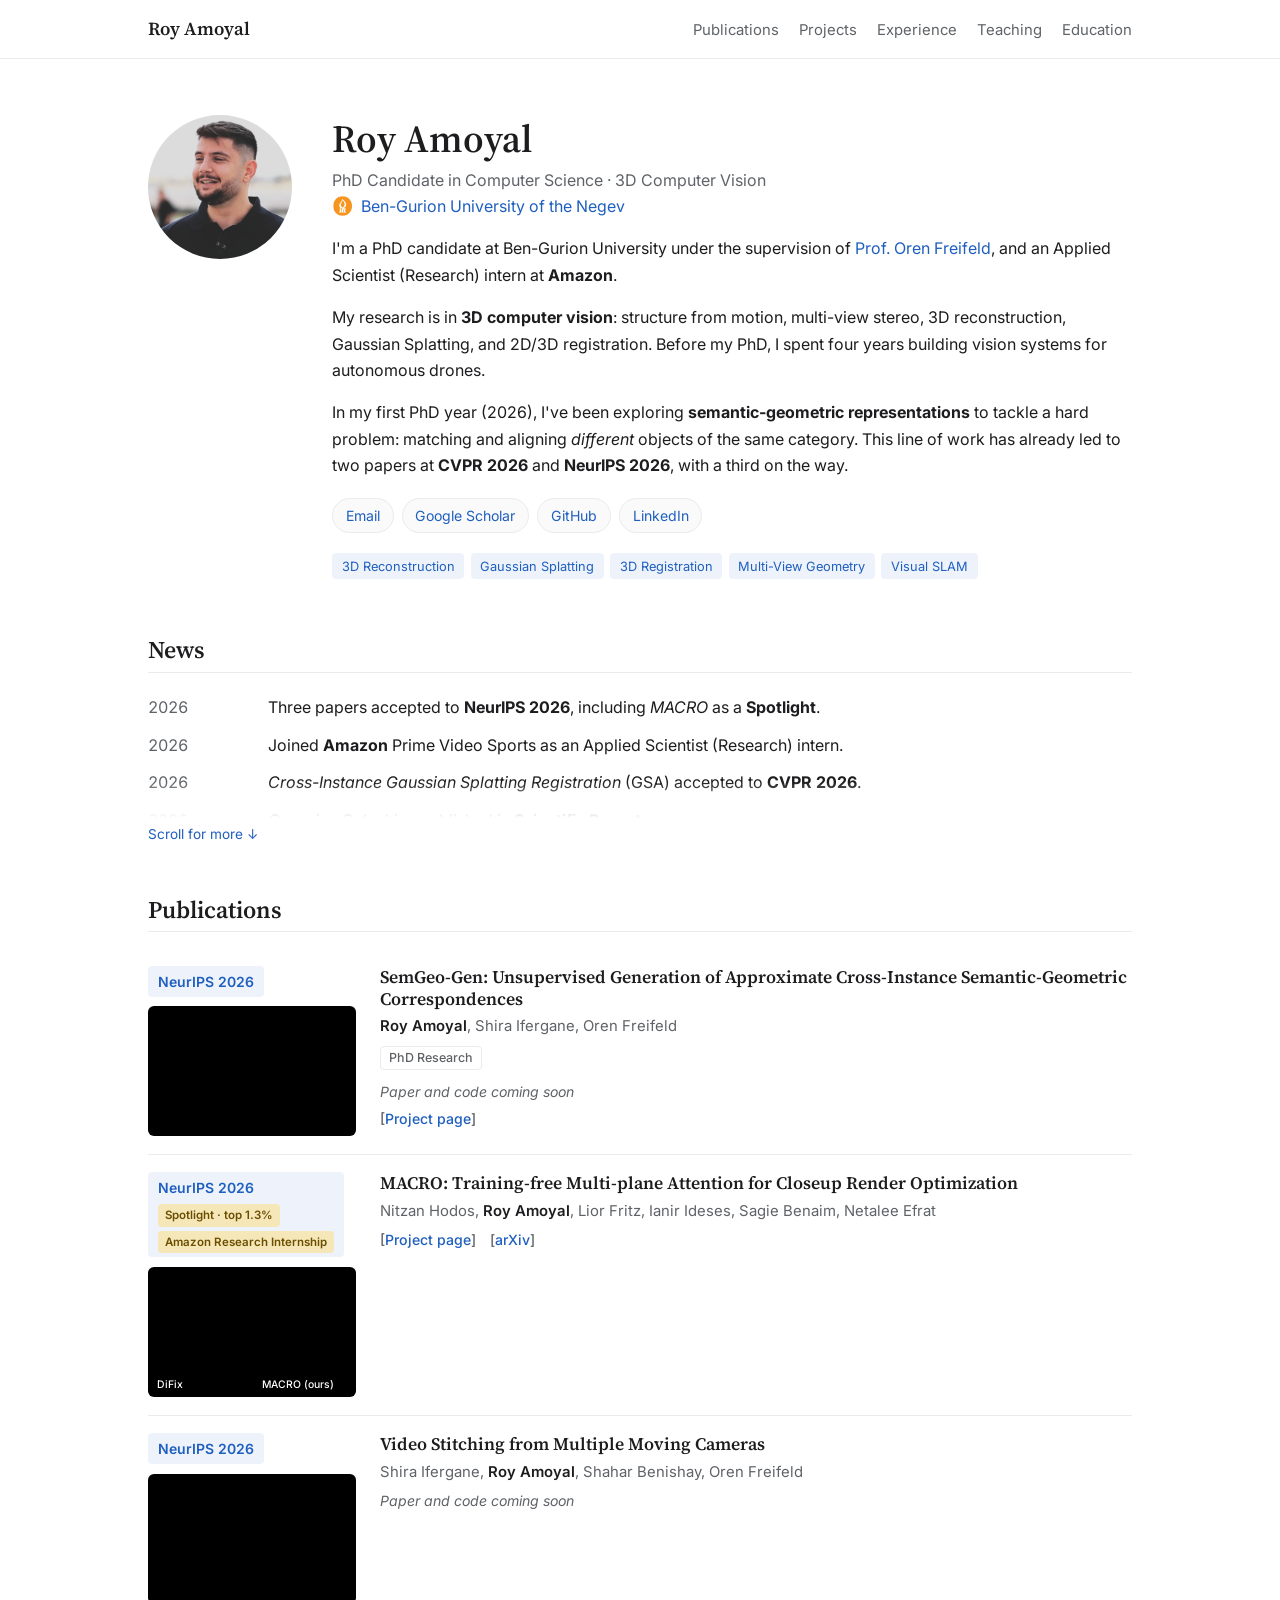
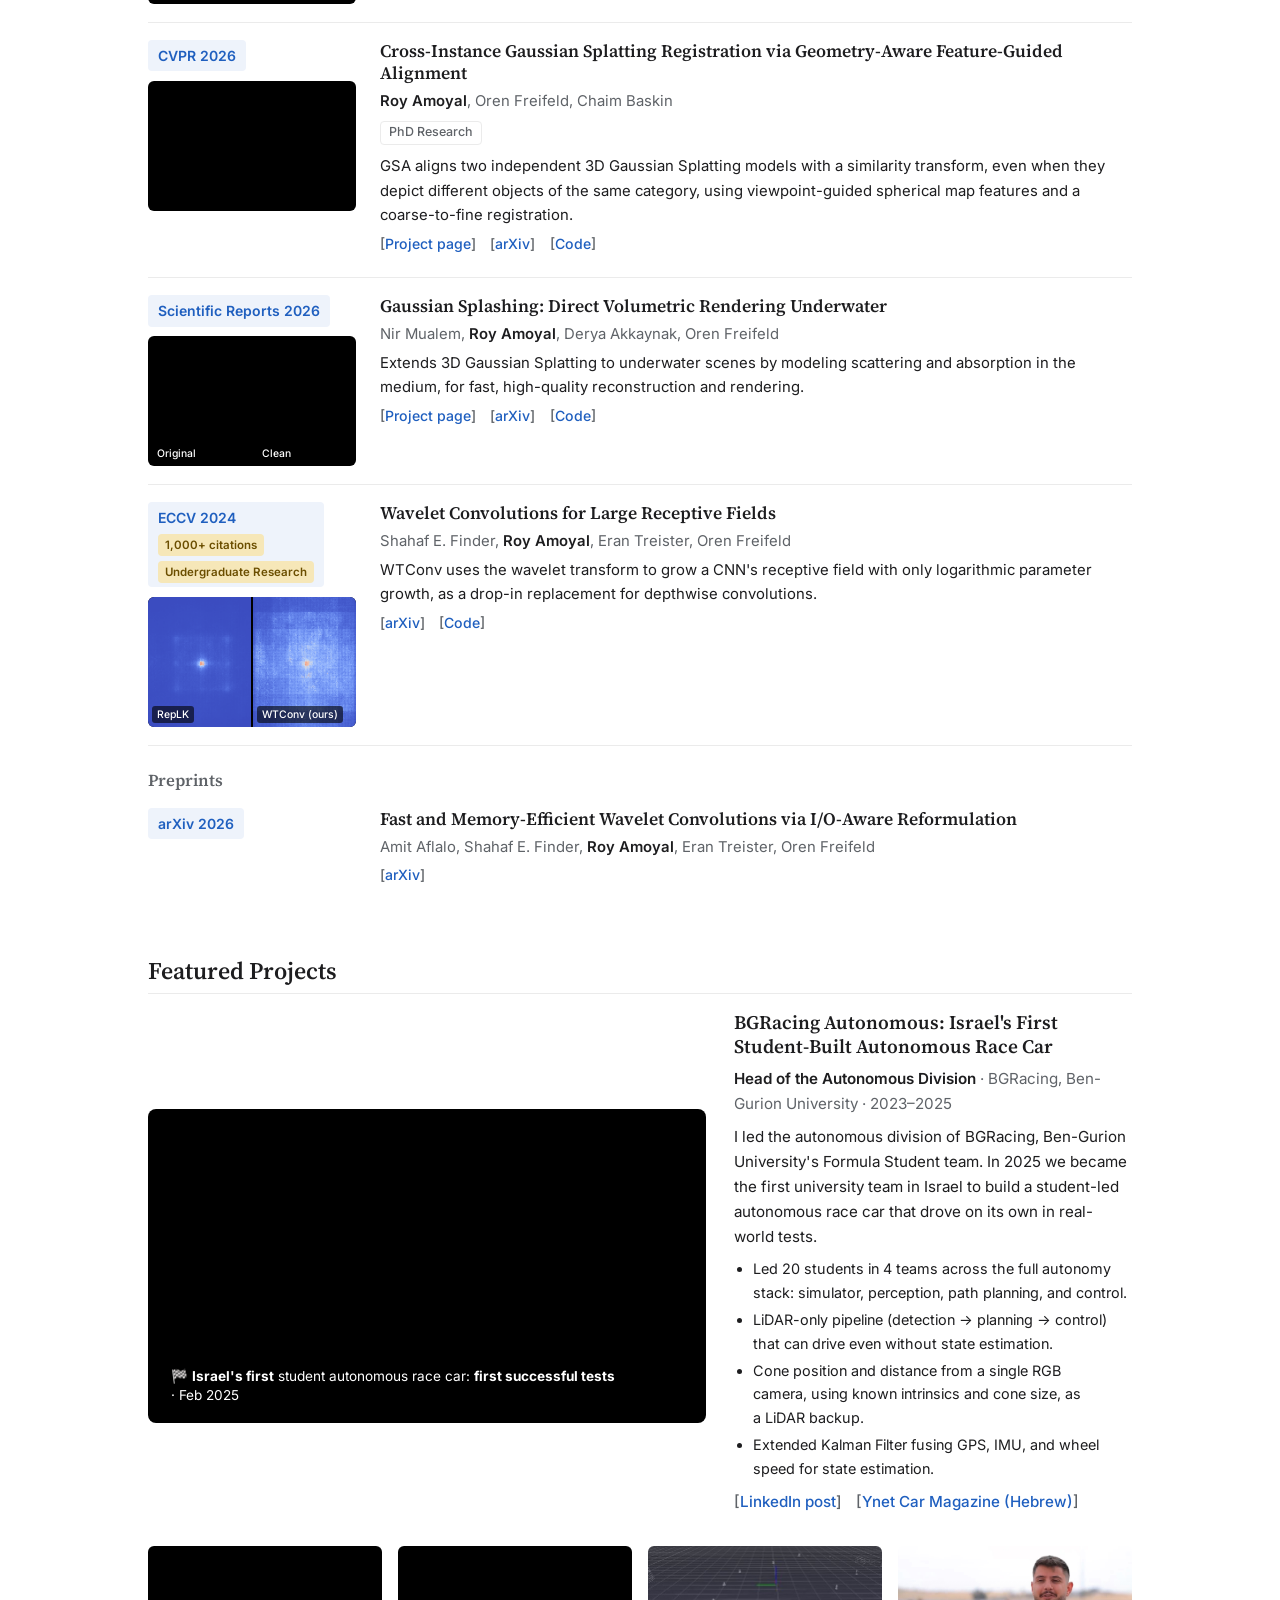
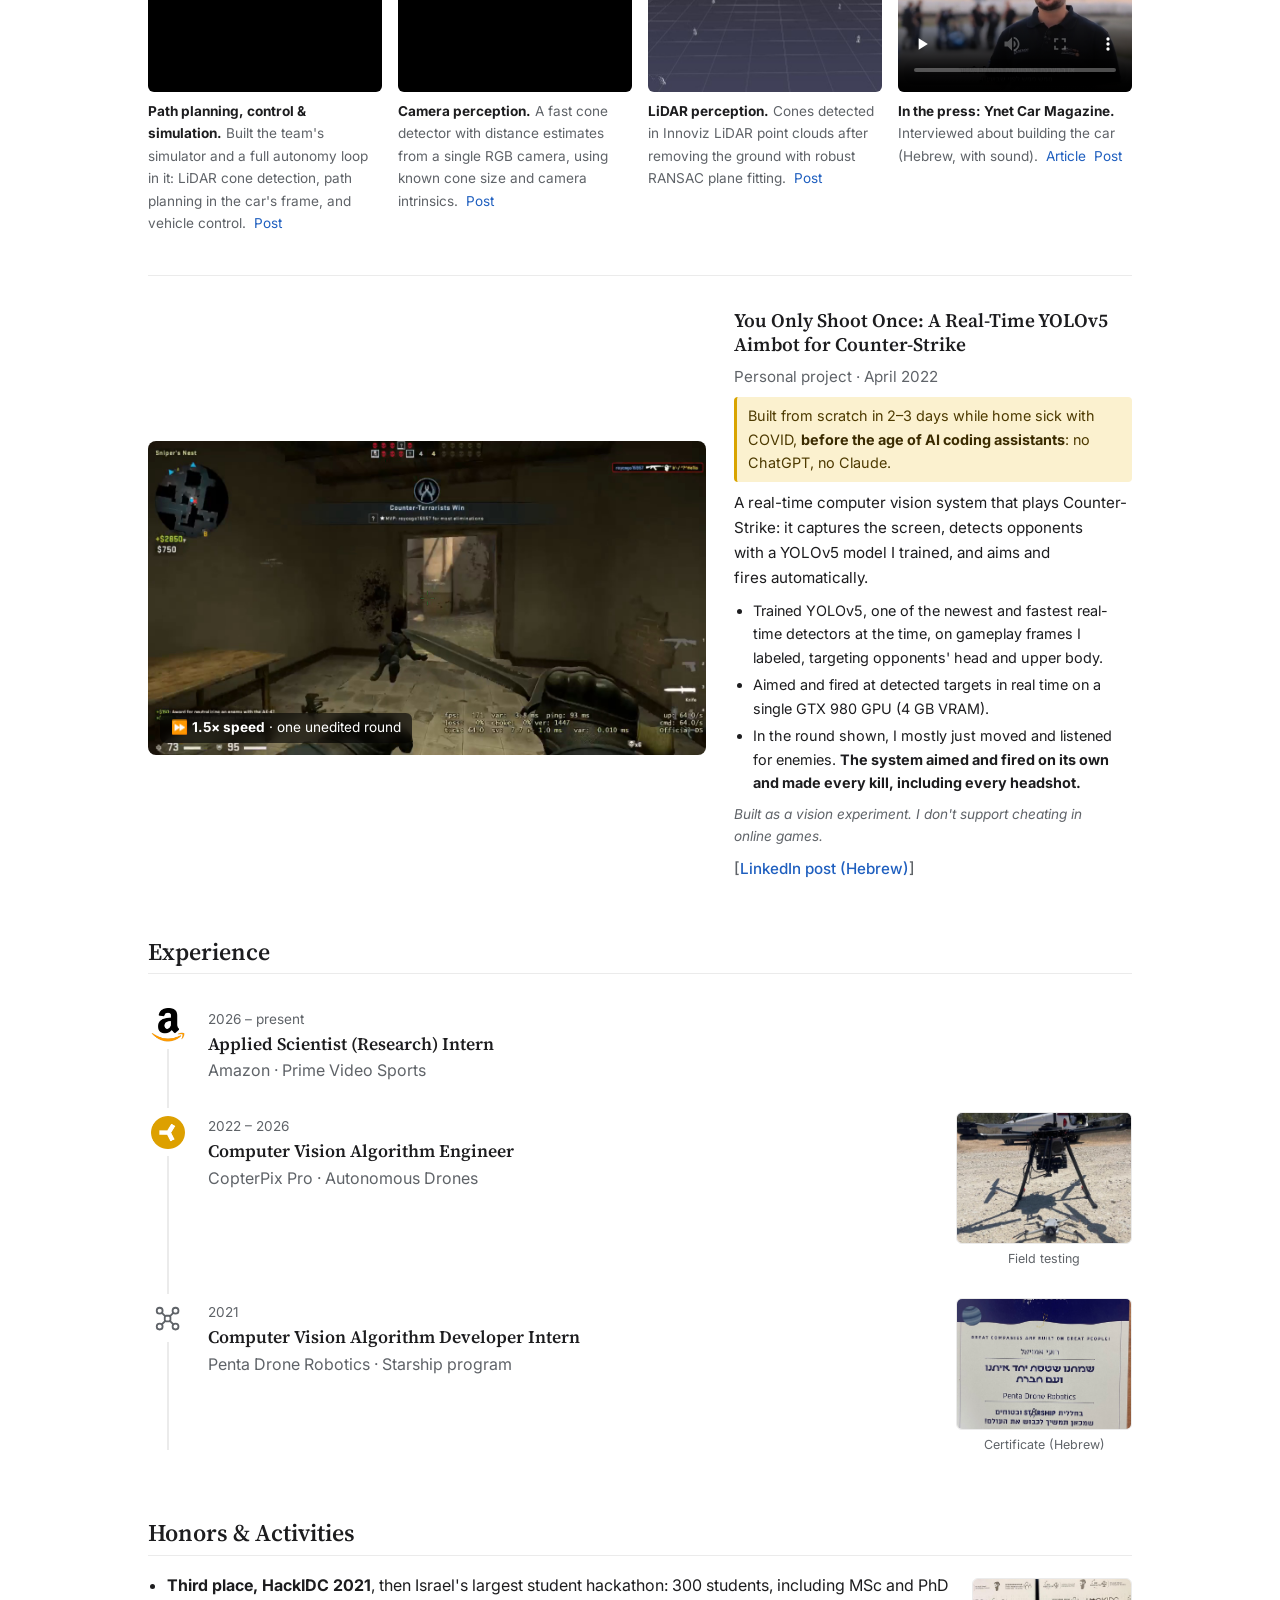
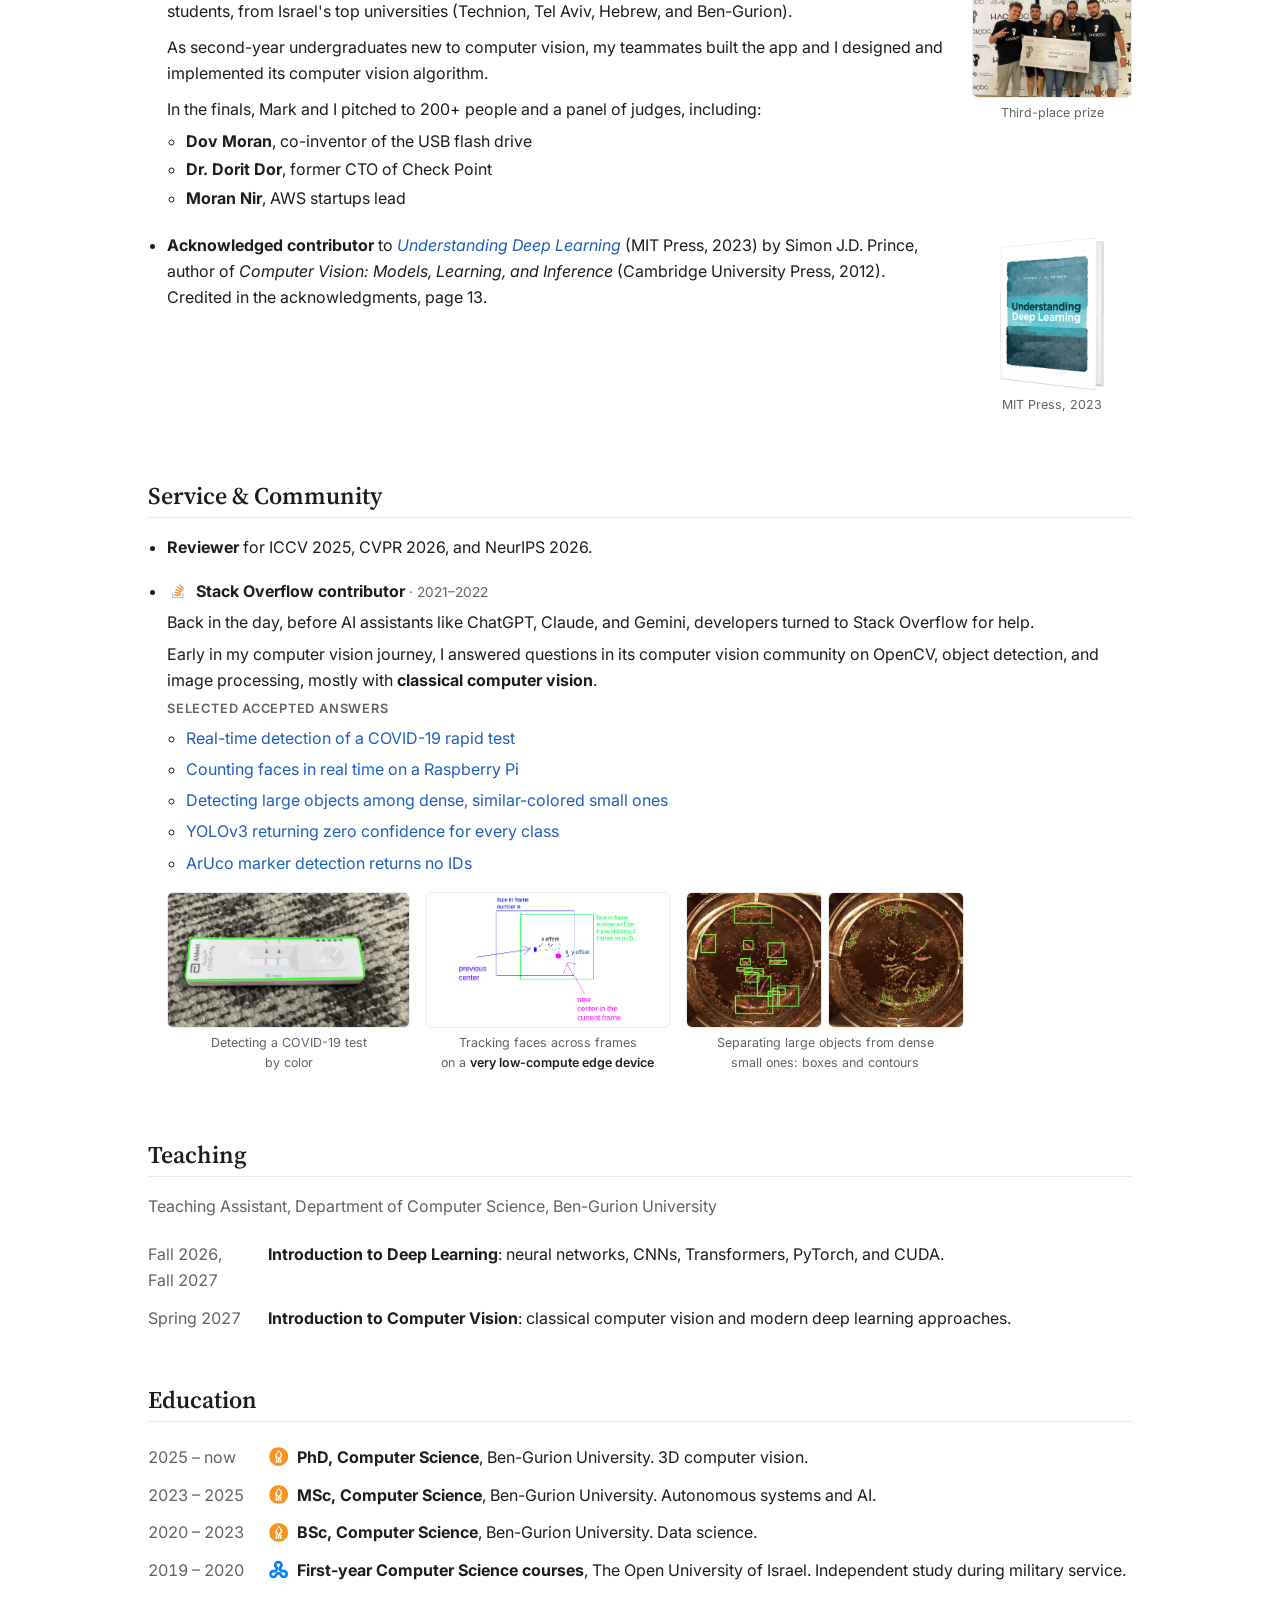
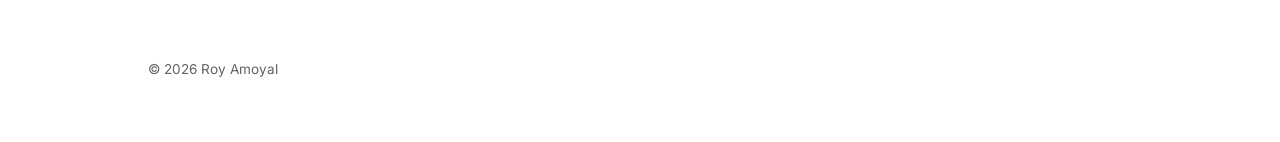
==== commit c0bf12f6: "Say I 'mostly just' moved, since I took a few shots myself Co-Authored-By: Claude Opus 5.5 <noreply@" ====
--- a/index-white.html
+++ b/index-white.html
@@ -271,7 +271,7 @@
             <ul class="bullets">
               <li>Trained YOLOv5, one of the newest and fastest real-time detectors at the time, on gameplay frames I labeled, targeting opponents' head and upper body.</li>
               <li>Aimed and fired at detected targets in real time on a single GTX&nbsp;980 GPU (4&nbsp;GB&nbsp;VRAM).</li>
-              <li>In the round shown, I only moved and listened for enemies. <strong>The system aimed and fired on its own and made every kill, including every headshot.</strong></li>
+              <li>In the round shown, I mostly just moved and listened for enemies. <strong>The system aimed and fired on its own and made every kill, including every headshot.</strong></li>
             </ul>
             <p class="project-note">Built as a vision experiment. I don't support cheating in online games.</p>
             <p class="pub-links">
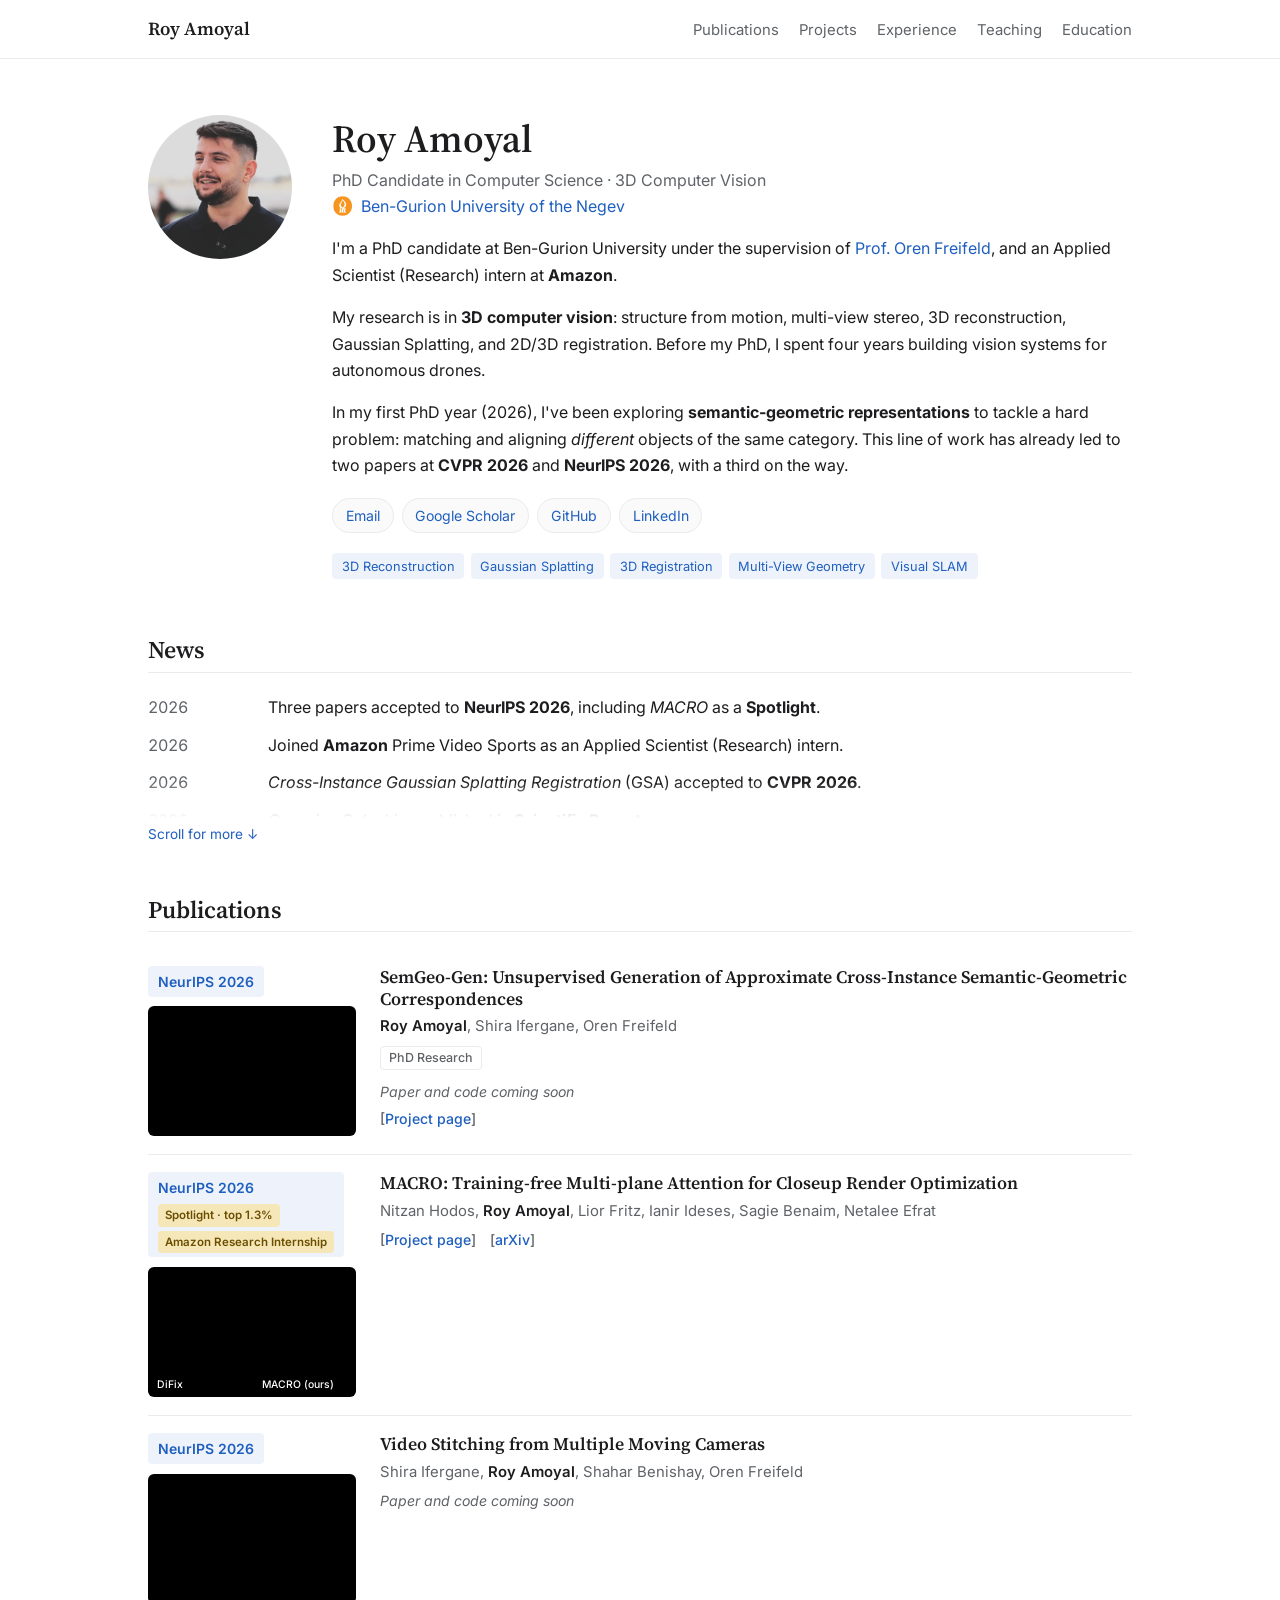
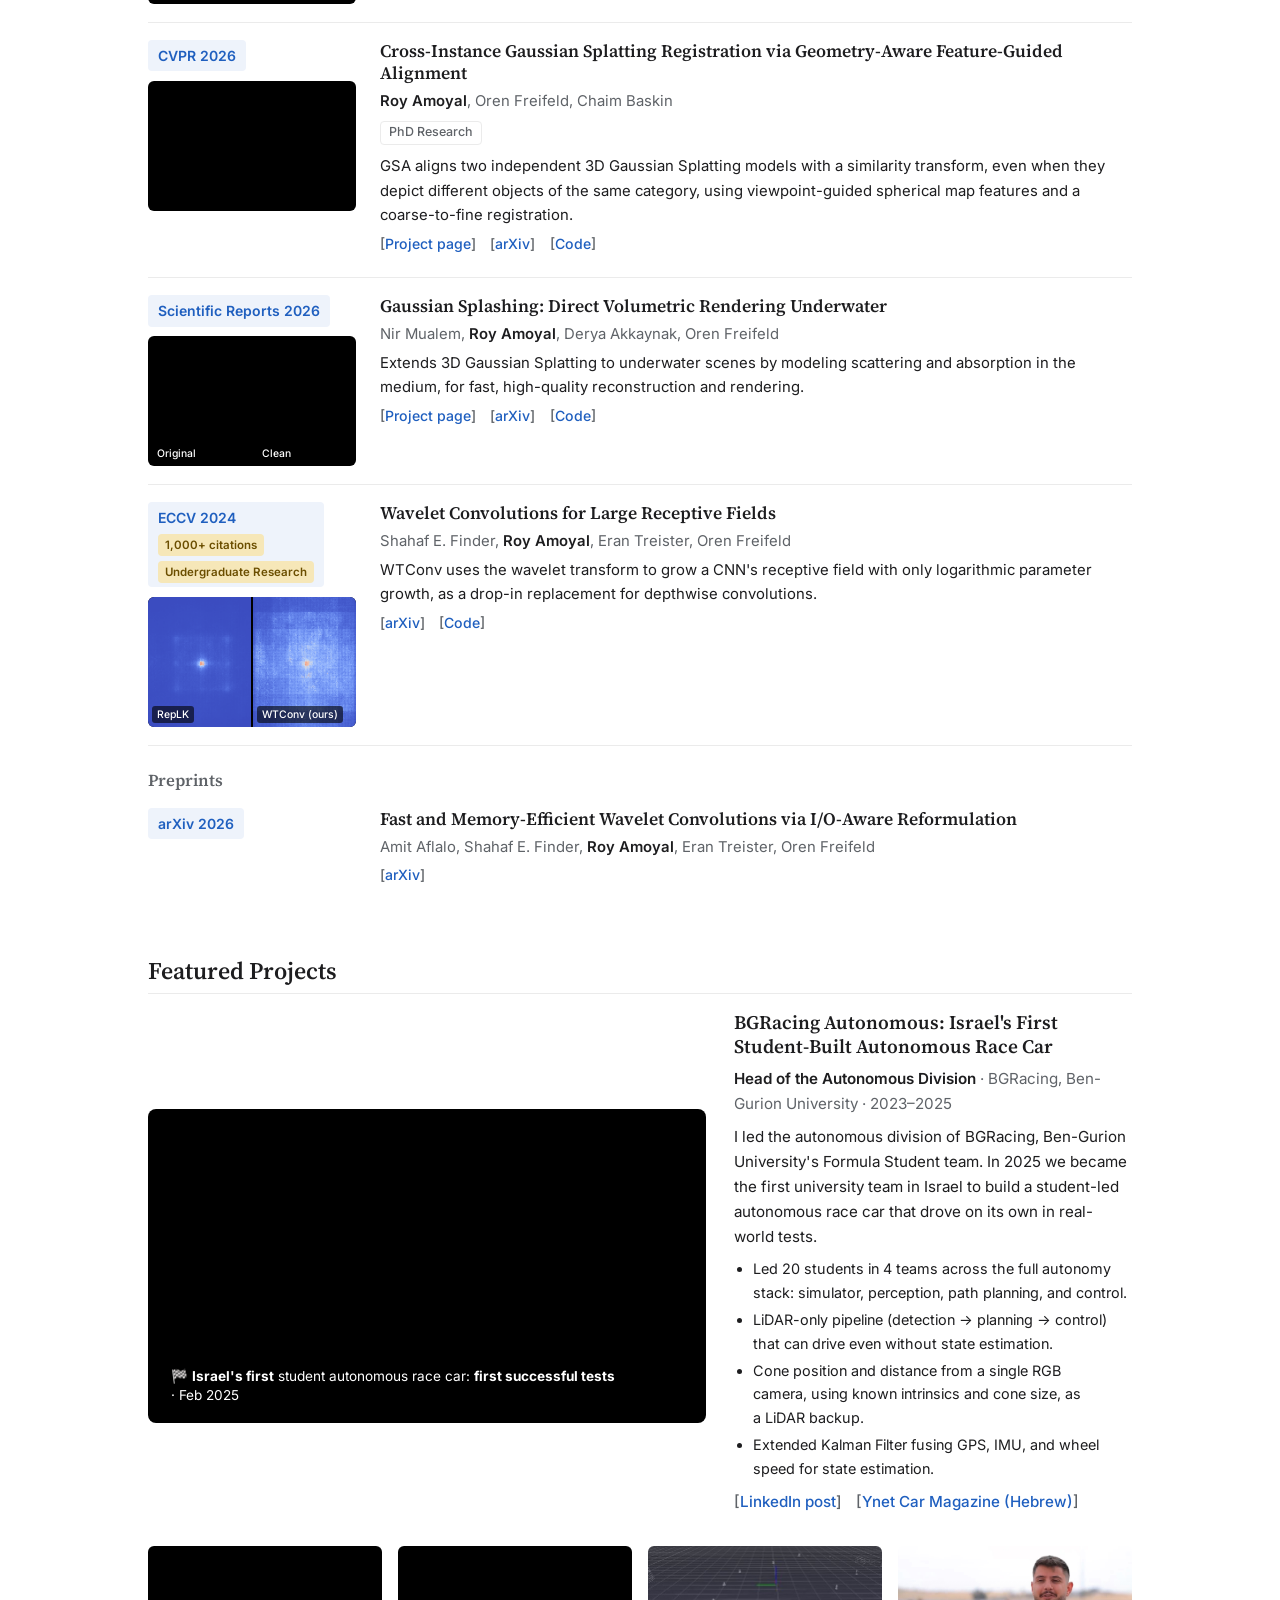
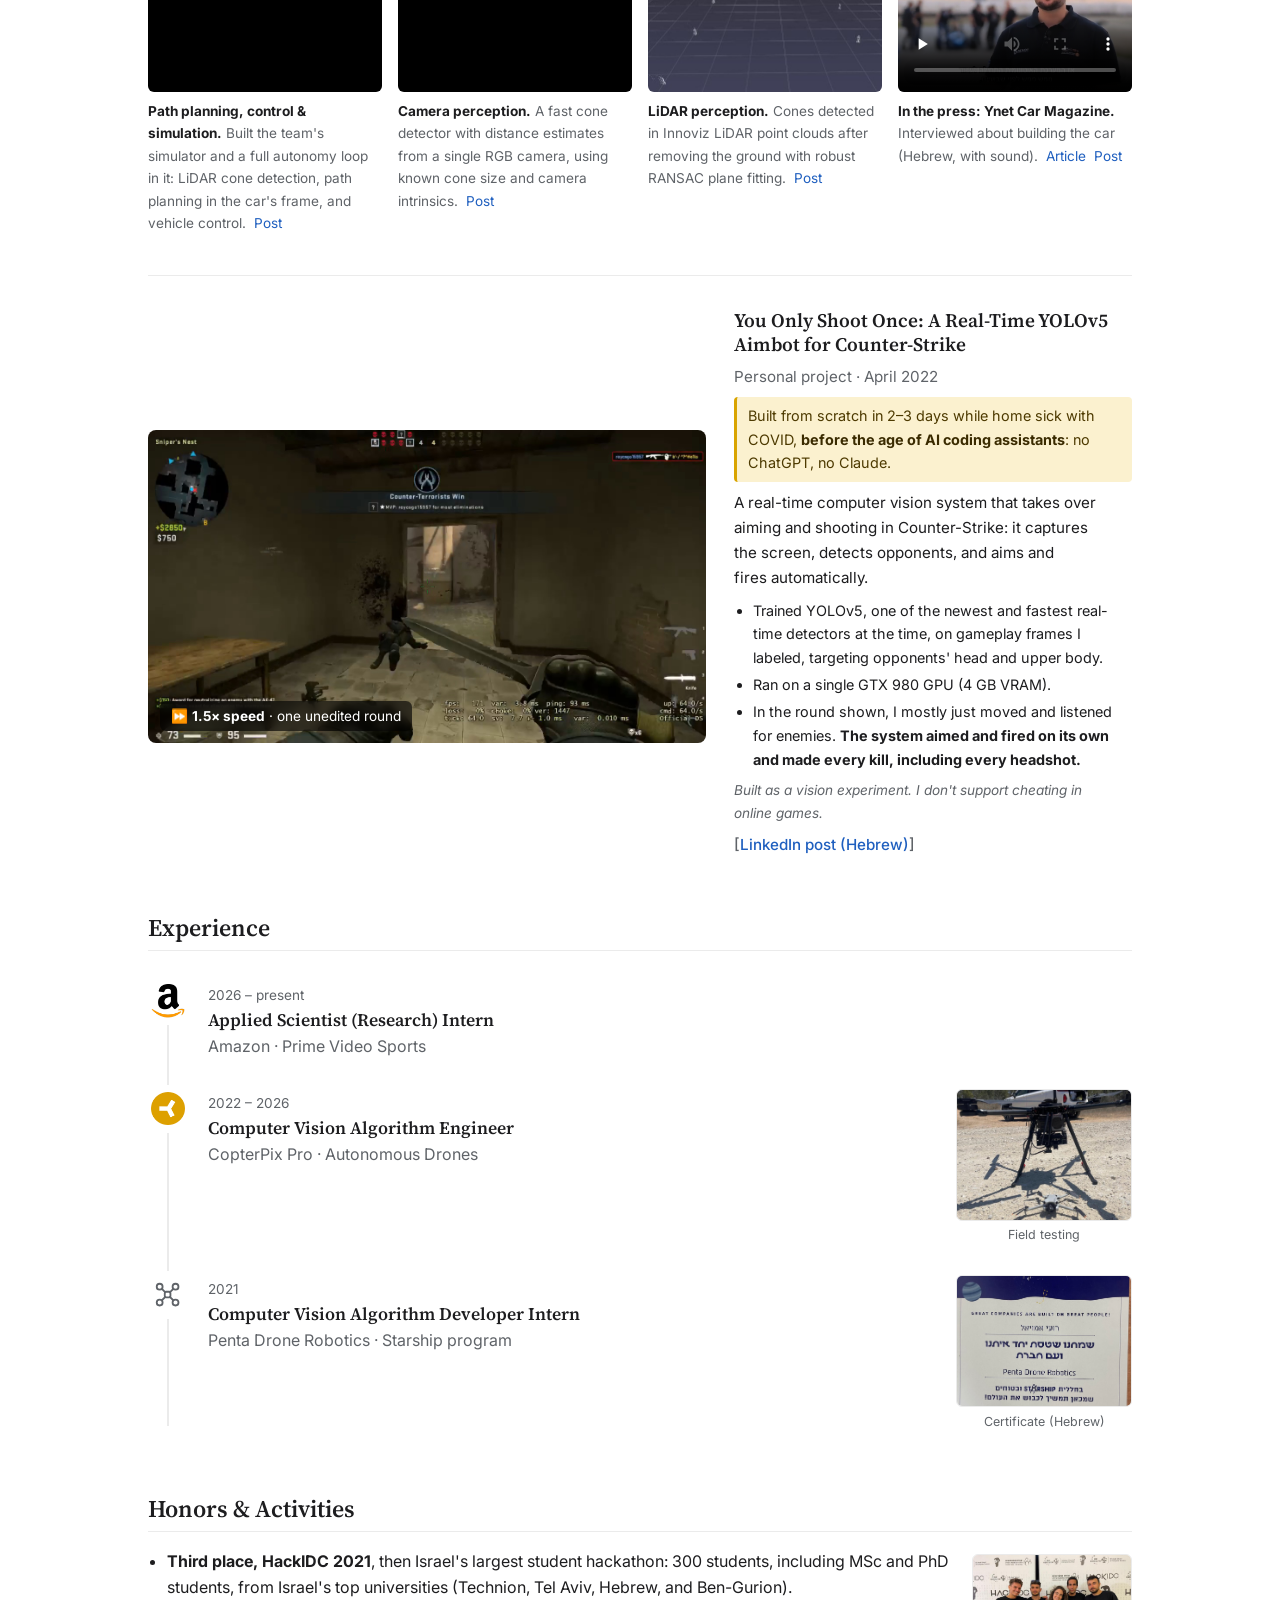
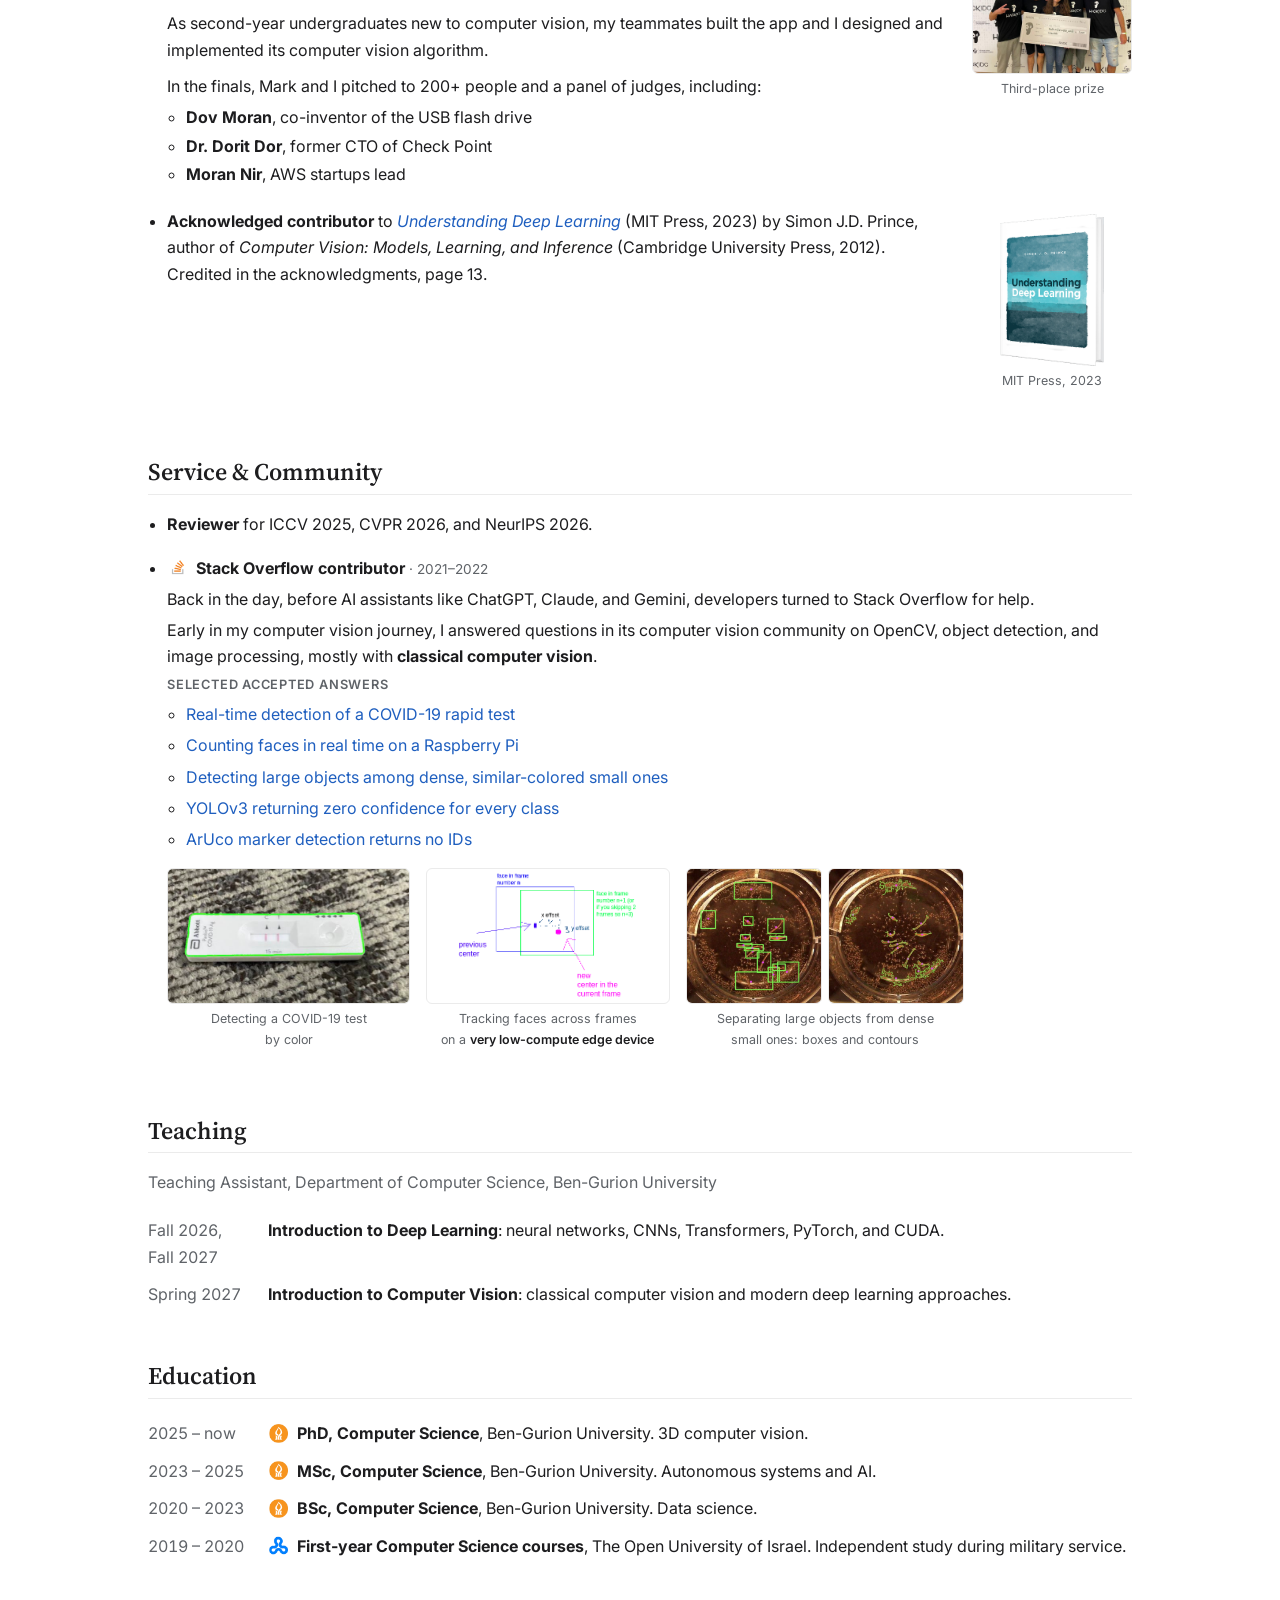
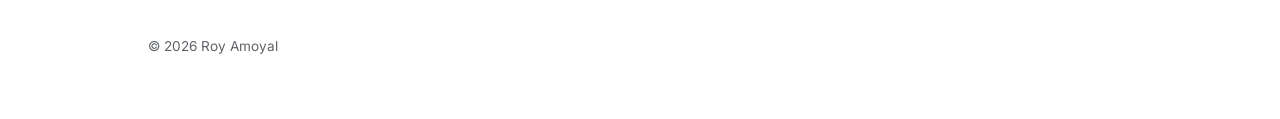
==== commit c2825f40: "Clarify the aimbot only aims and shoots; remove repetitions The system doesn't play the game: I move" ====
--- a/index-white.html
+++ b/index-white.html
@@ -265,12 +265,12 @@
             <p class="project-meta">Personal project &middot; April 2022</p>
             <p class="highlight-note">Built from scratch in 2&ndash;3 days while home sick with COVID, <strong>before the age of AI coding assistants</strong>: no ChatGPT, no Claude.</p>
             <p>
-              A real-time computer vision system that plays Counter-Strike: it captures the screen, detects
-              opponents with a YOLOv5 model I trained, and aims and fires automatically.
+              A real-time computer vision system that takes over aiming and shooting in Counter-Strike: it captures
+              the screen, detects opponents, and aims and fires automatically.
             </p>
             <ul class="bullets">
               <li>Trained YOLOv5, one of the newest and fastest real-time detectors at the time, on gameplay frames I labeled, targeting opponents' head and upper body.</li>
-              <li>Aimed and fired at detected targets in real time on a single GTX&nbsp;980 GPU (4&nbsp;GB&nbsp;VRAM).</li>
+              <li>Ran on a single GTX&nbsp;980 GPU (4&nbsp;GB&nbsp;VRAM).</li>
               <li>In the round shown, I mostly just moved and listened for enemies. <strong>The system aimed and fired on its own and made every kill, including every headshot.</strong></li>
             </ul>
             <p class="project-note">Built as a vision experiment. I don't support cheating in online games.</p>
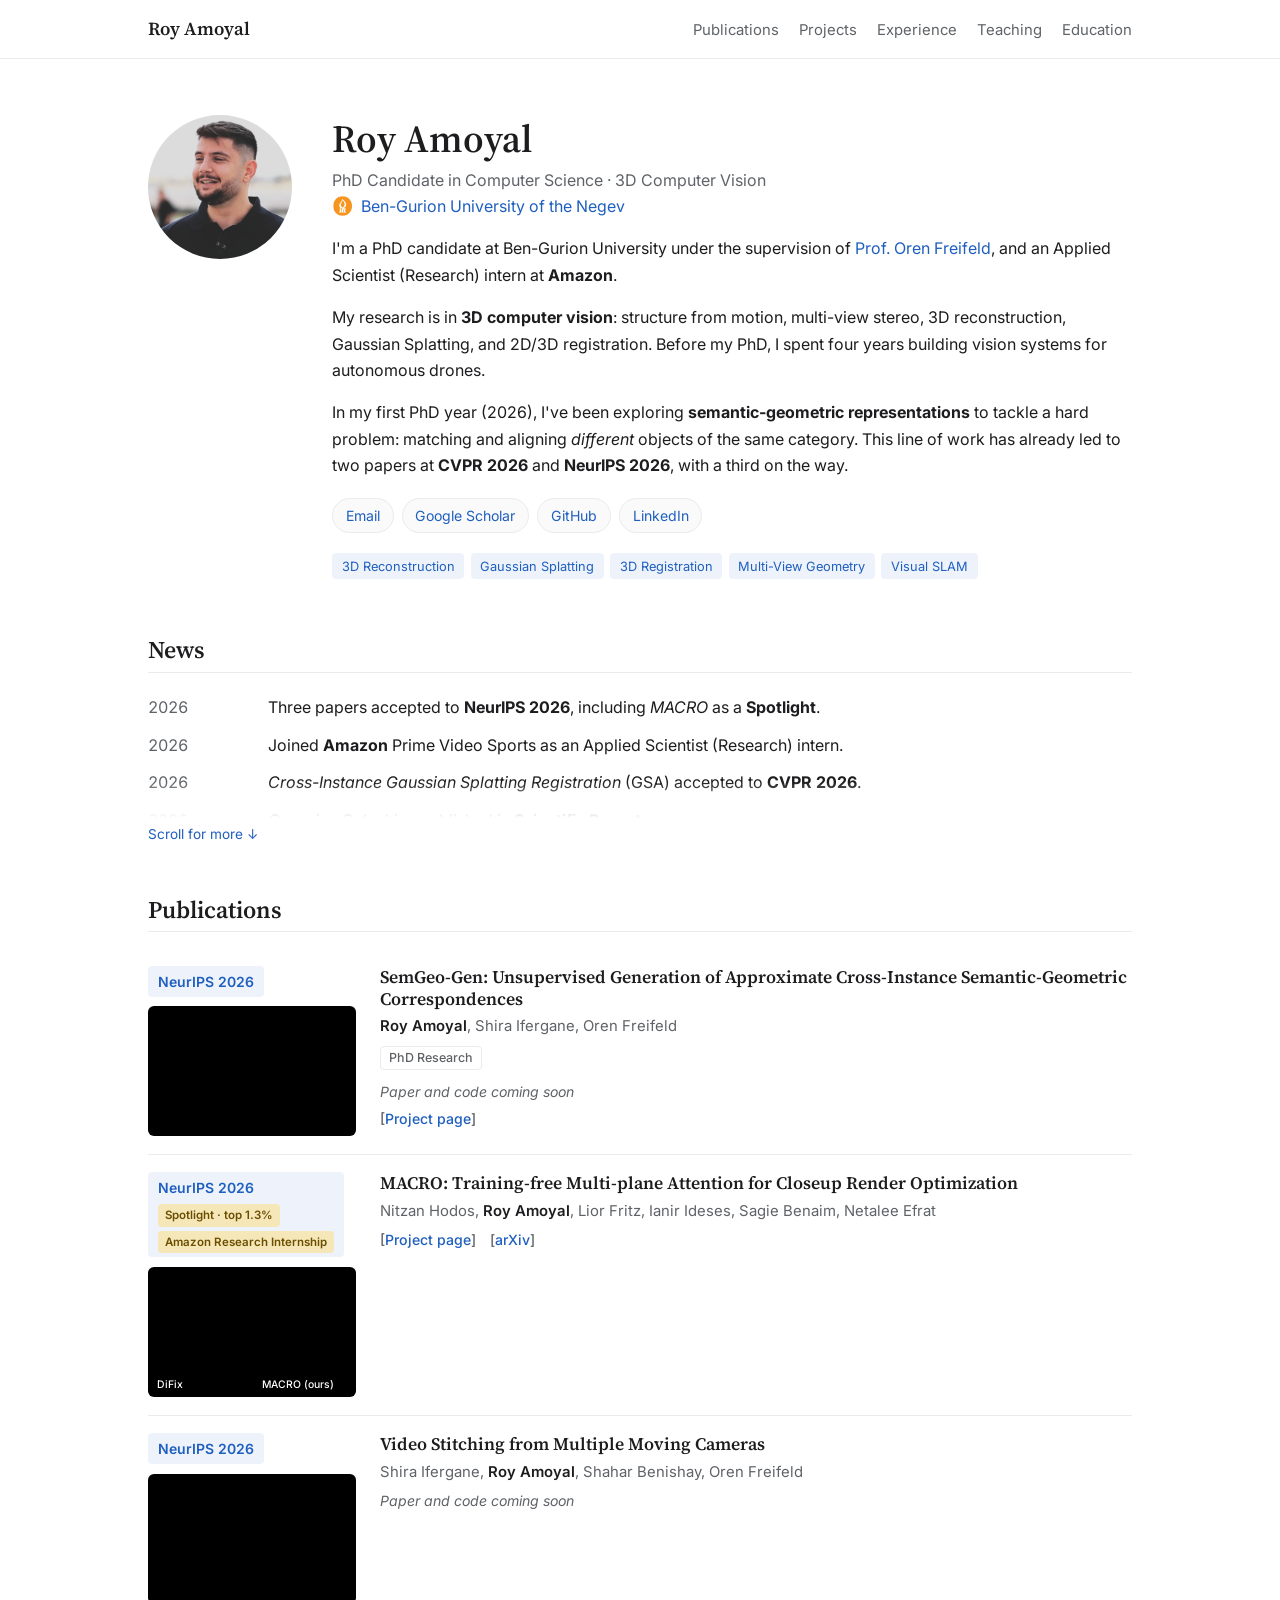
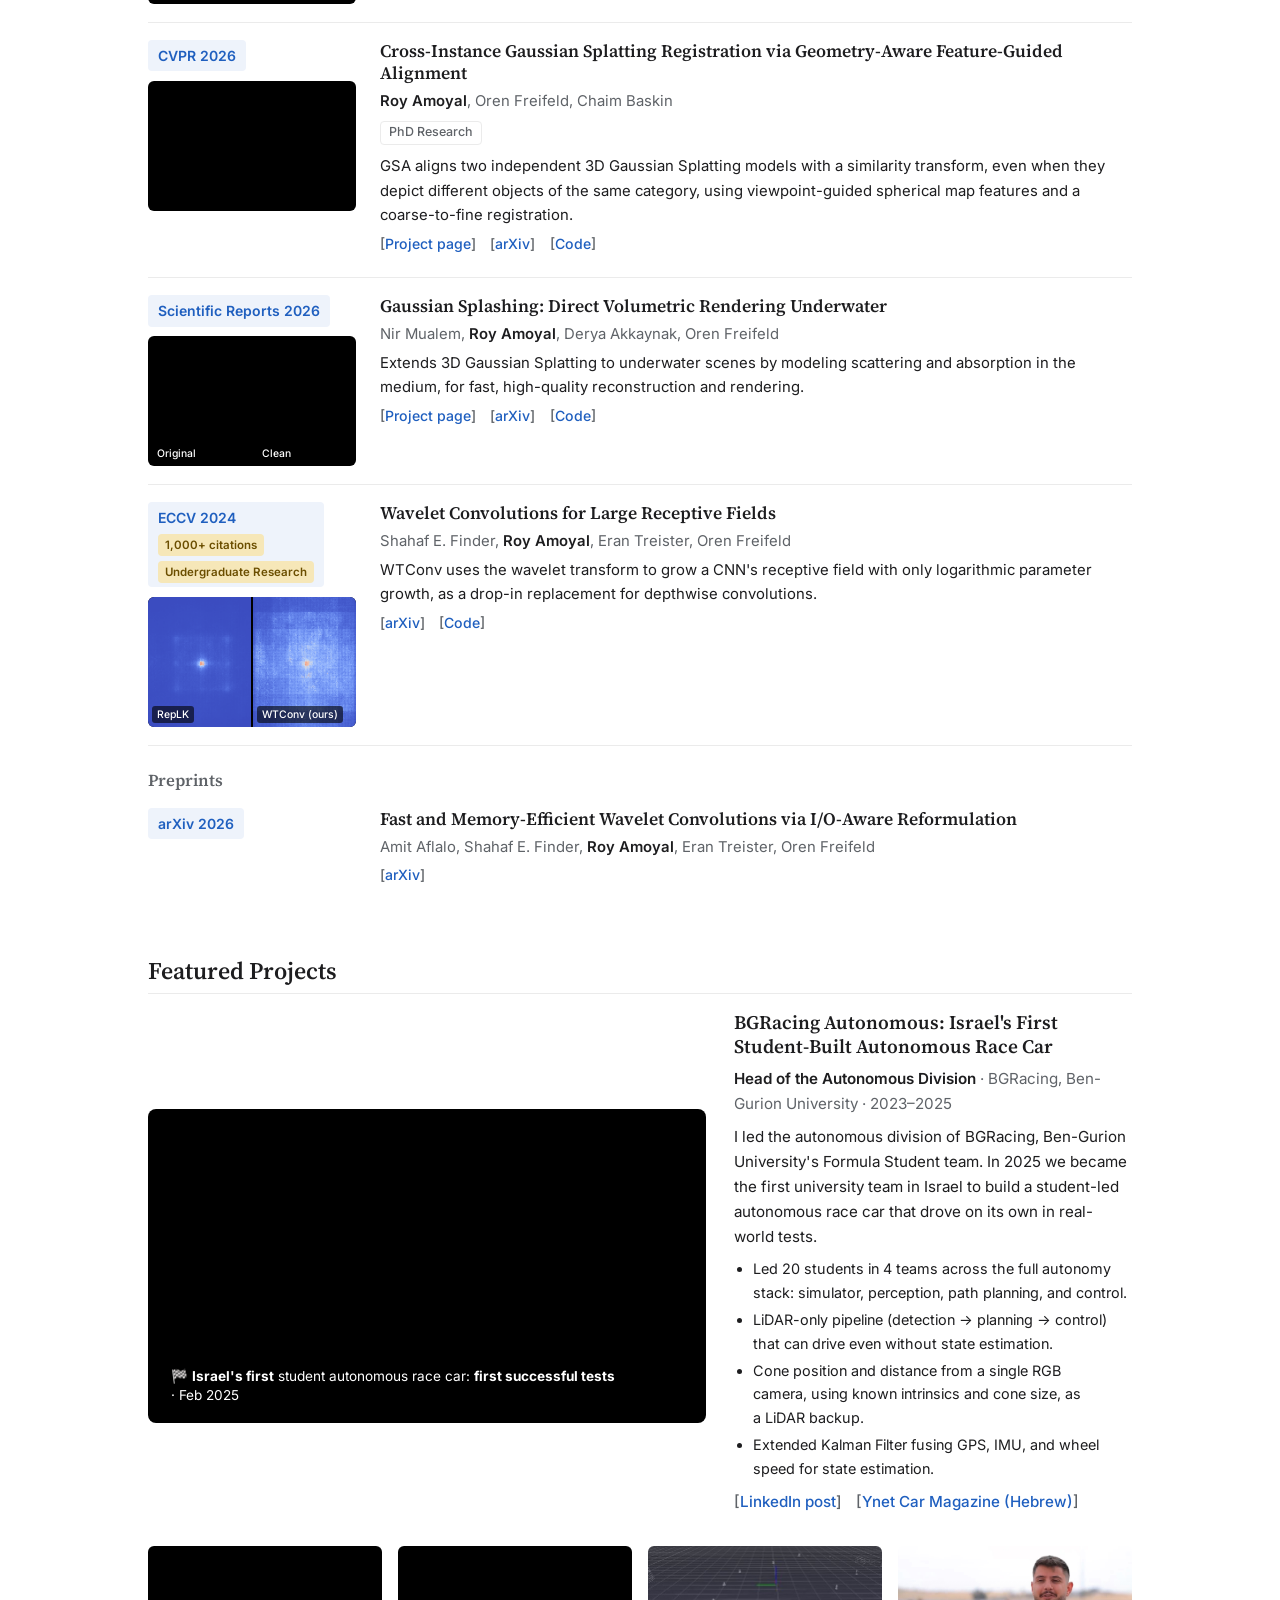
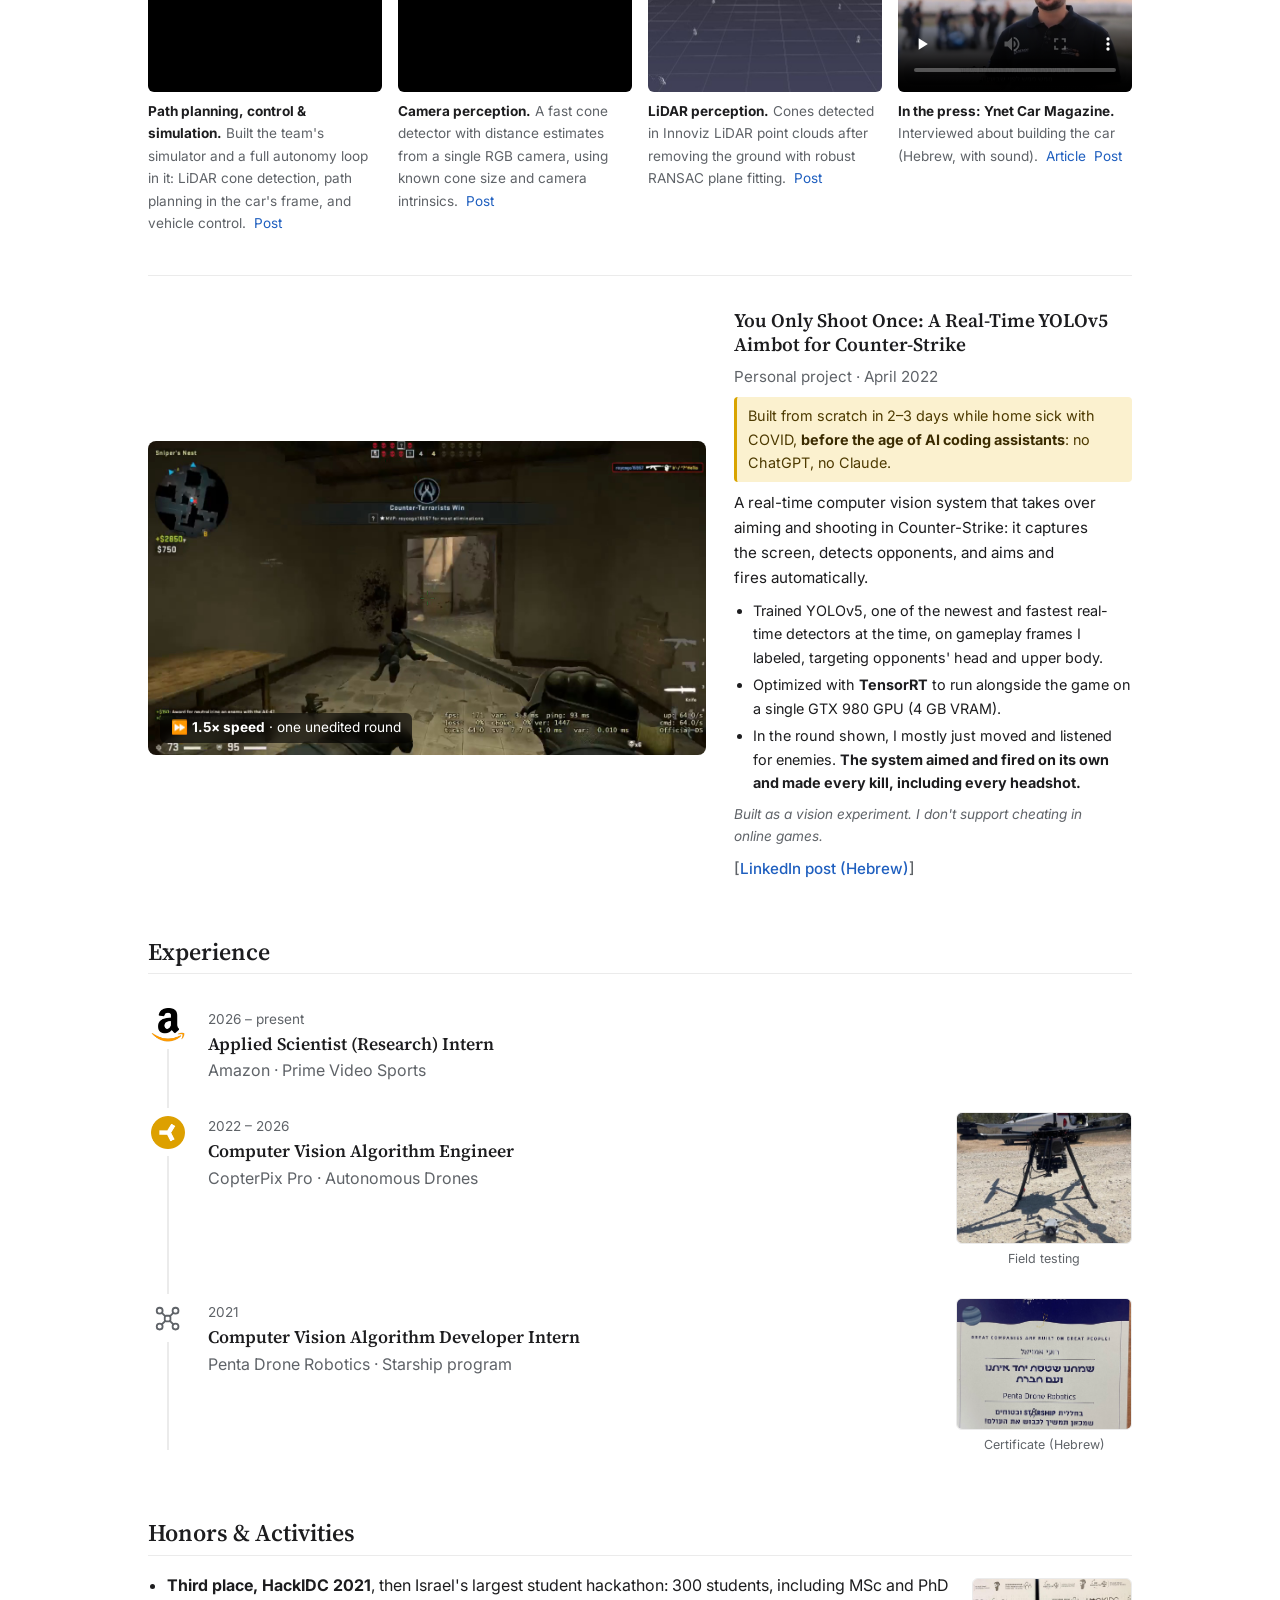
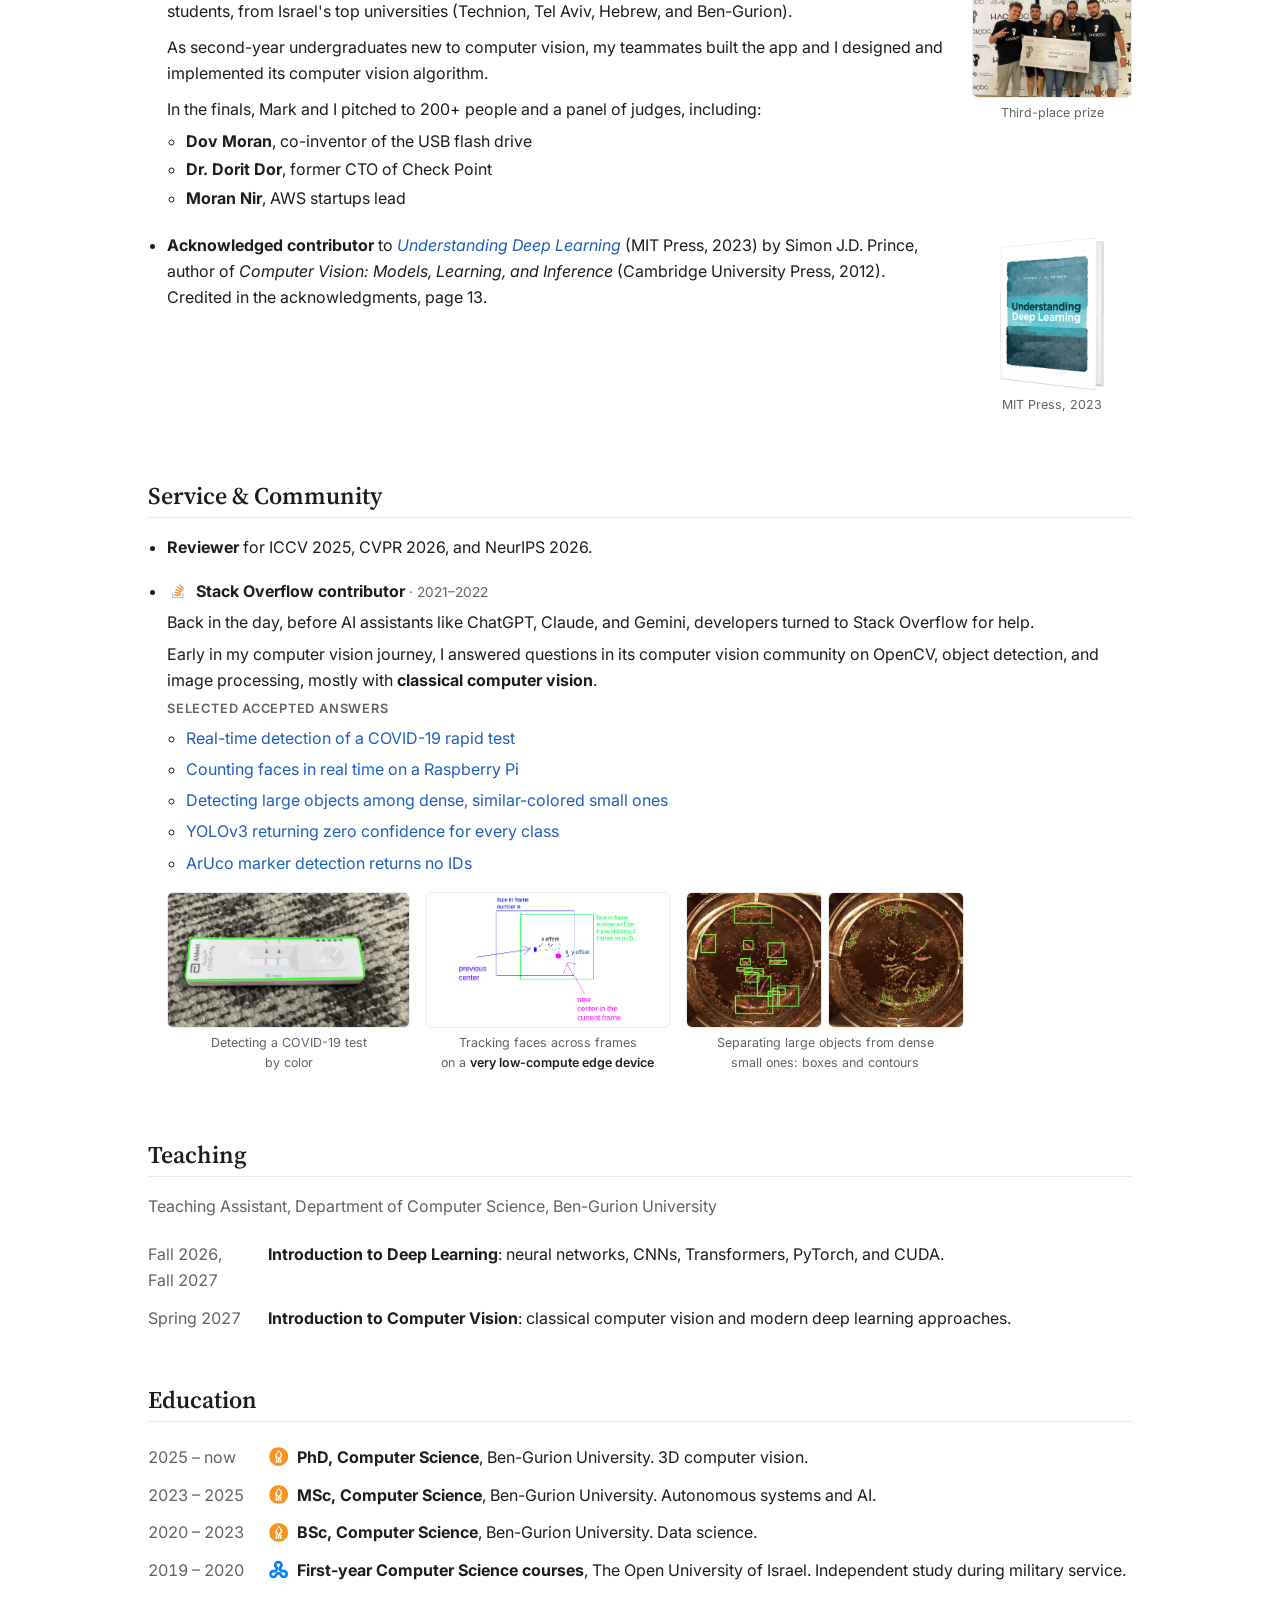
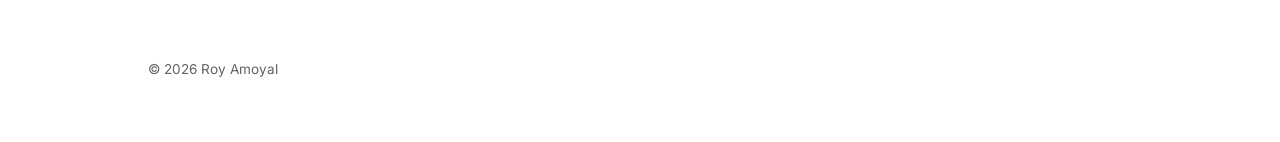
==== commit 2d7a8363: "Note TensorRT optimization to run alongside the game on a GTX 980 Co-Authored-By: Claude Opus 5.5 <n" ====
--- a/index-white.html
+++ b/index-white.html
@@ -270,7 +270,7 @@
             </p>
             <ul class="bullets">
               <li>Trained YOLOv5, one of the newest and fastest real-time detectors at the time, on gameplay frames I labeled, targeting opponents' head and upper body.</li>
-              <li>Ran on a single GTX&nbsp;980 GPU (4&nbsp;GB&nbsp;VRAM).</li>
+              <li>Optimized with <strong>TensorRT</strong> to run alongside the game on a single GTX&nbsp;980 GPU (4&nbsp;GB&nbsp;VRAM).</li>
               <li>In the round shown, I mostly just moved and listened for enemies. <strong>The system aimed and fired on its own and made every kill, including every headshot.</strong></li>
             </ul>
             <p class="project-note">Built as a vision experiment. I don't support cheating in online games.</p>
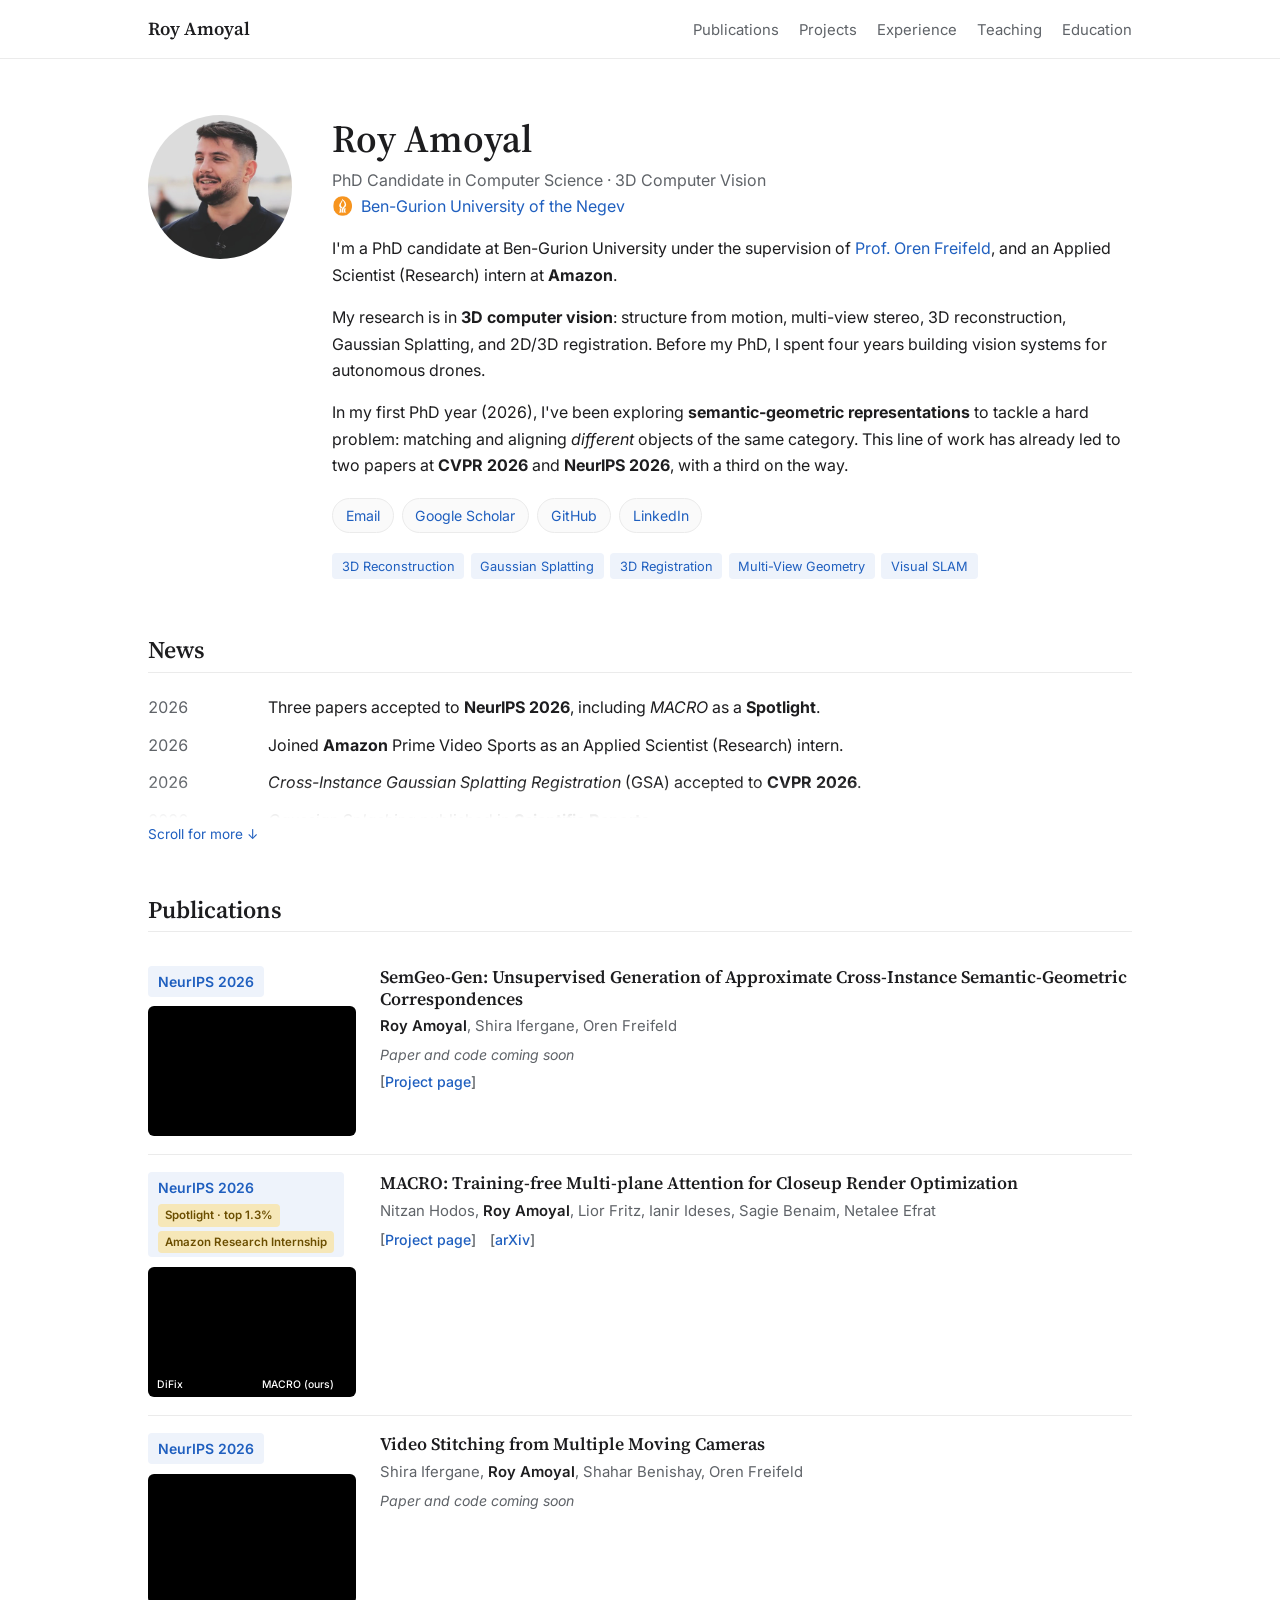
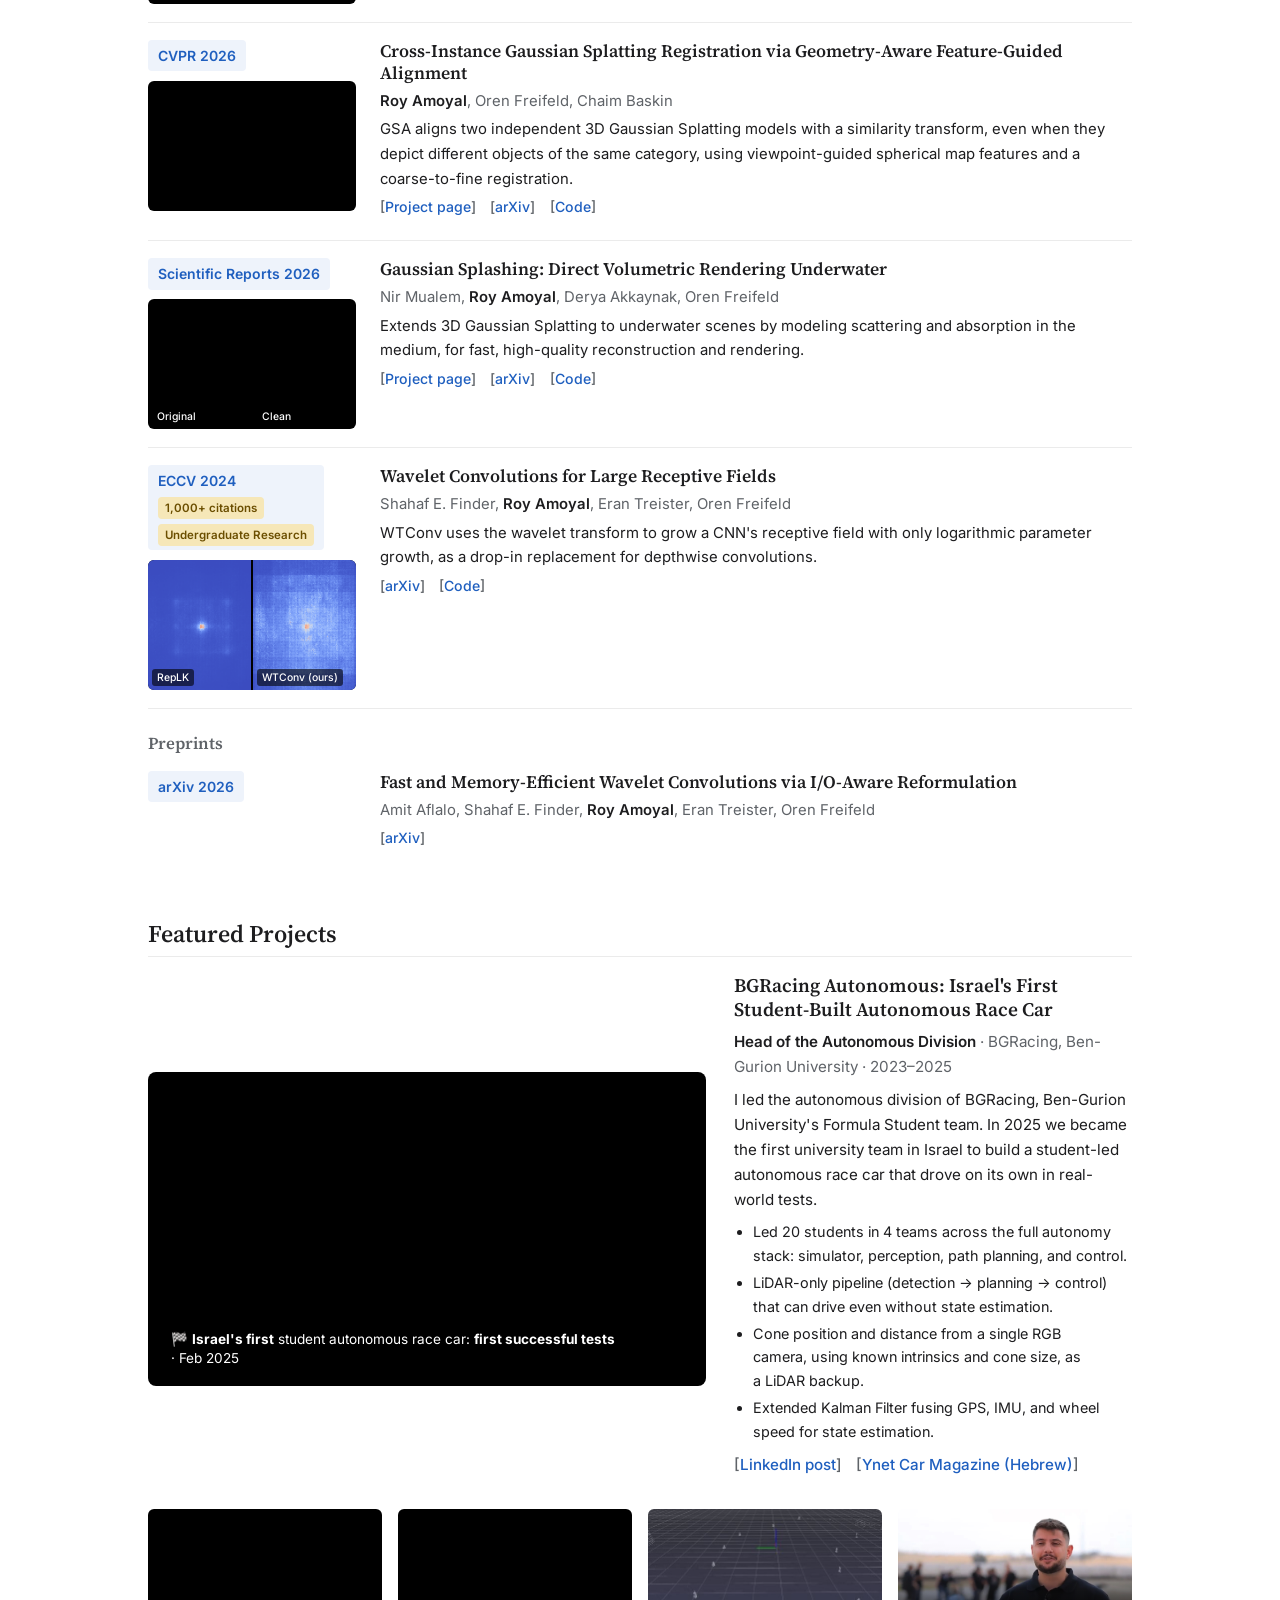
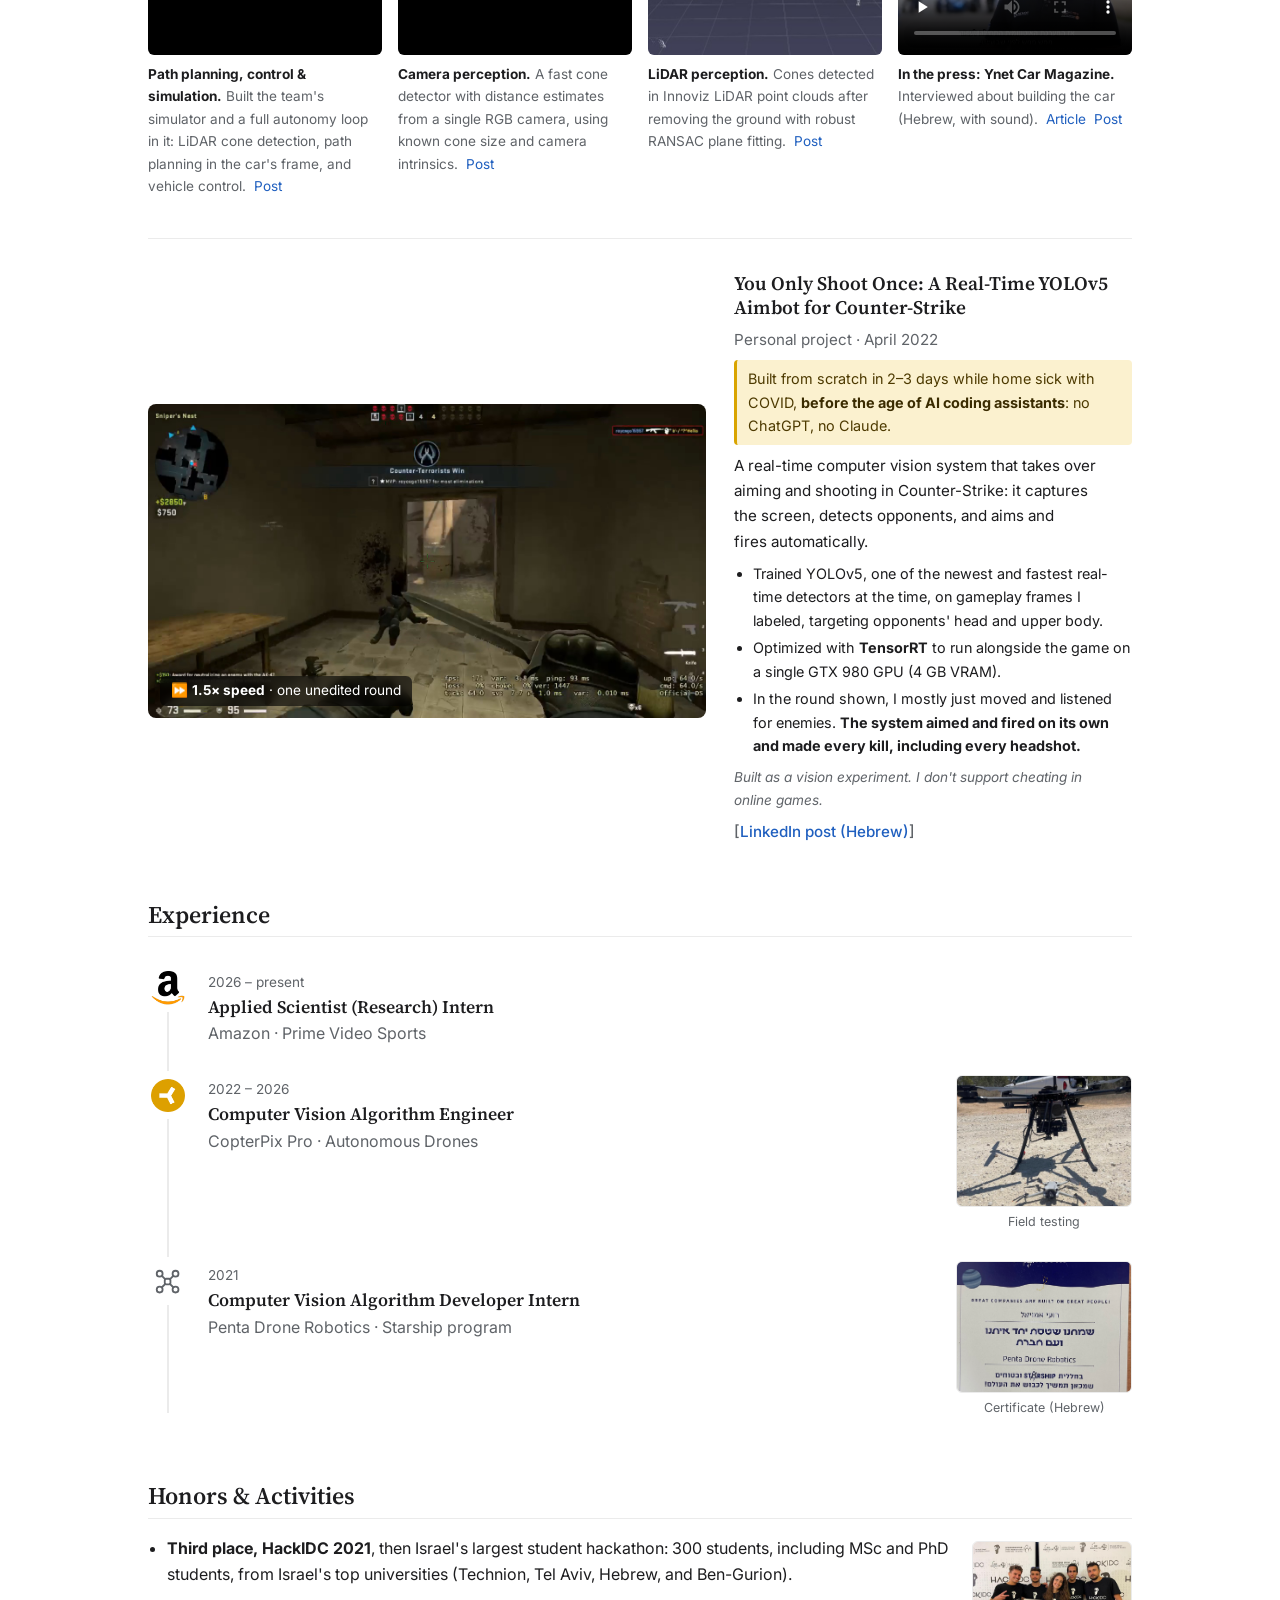
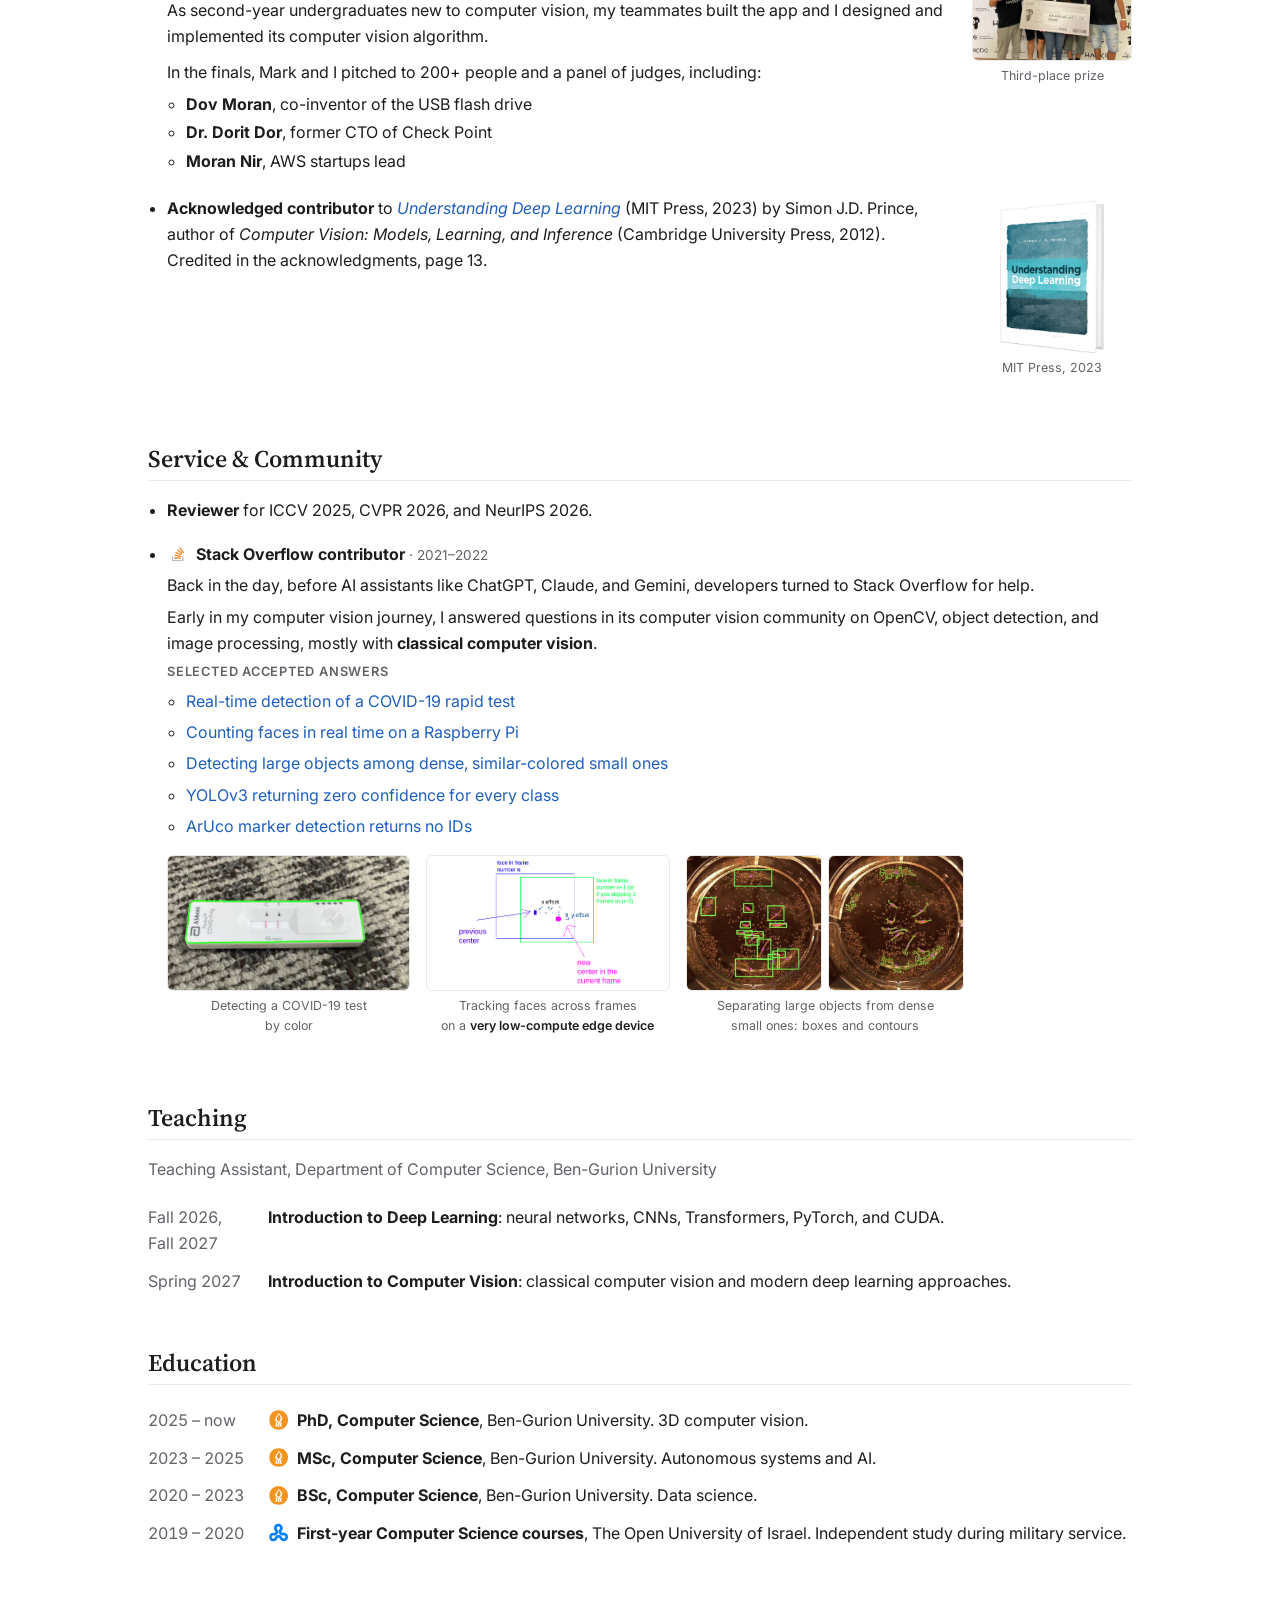
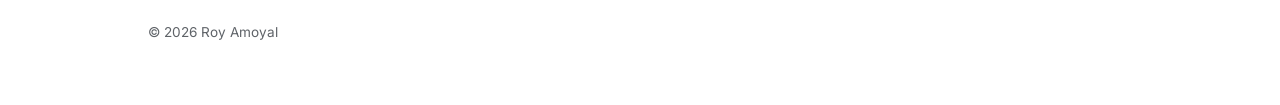
==== commit b2e011ee: "Remove 'PhD Research' tags from publications Co-Authored-By: Claude Opus 5.5 <noreply@anthropic.com>" ====
--- a/index-white.html
+++ b/index-white.html
@@ -9,6 +9,26 @@
   <link rel="preconnect" href="https://fonts.gstatic.com" crossorigin>
   <link href="https://fonts.googleapis.com/css2?family=Inter:wght@400;500;600&family=Source+Serif+4:opsz,wght@8..60,500;8..60,600&display=swap" rel="stylesheet">
   <link rel="stylesheet" href="style-white.css?v=25">
+  <script>
+    // Google Analytics and Microsoft Clarity: run only on the live site, not on local copies.
+    if (location.hostname === 'royamoyal.github.io') {
+      const ga = document.createElement('script');
+      ga.async = true;
+      ga.src = 'https://www.googletagmanager.com/gtag/js?id=G-GLL4VV46KW';
+      document.head.appendChild(ga);
+      window.dataLayer = window.dataLayer || [];
+      window.gtag = function () { dataLayer.push(arguments); };
+      gtag('js', new Date());
+      gtag('config', 'G-GLL4VV46KW');
+
+      // Microsoft Clarity (visit recordings and heatmaps).
+      (function (c, l, a, r, i, t, y) {
+        c[a] = c[a] || function () { (c[a].q = c[a].q || []).push(arguments); };
+        t = l.createElement(r); t.async = 1; t.src = 'https://www.clarity.ms/tag/' + i;
+        y = l.getElementsByTagName(r)[0]; y.parentNode.insertBefore(t, y);
+      })(window, document, 'clarity', 'script', 'ysxqgvgo44');
+    }
+  </script>
 </head>
 <body>
   <header class="site-header">
@@ -82,12 +102,11 @@
       <article class="pub">
         <div class="pub-side">
           <div class="pub-venue">NeurIPS 2026</div>
-          <div class="pub-video"><video style="object-fit: cover" src="semgeo.mp4" data-rate="1.4" autoplay muted loop playsinline aria-label="SemGeo-Gen: correspondences between two airplanes, then two cars, of the same category"></video></div>
+          <div class="pub-video"><video style="object-fit: cover" src="semgeo_web.mp4" autoplay muted loop playsinline aria-label="SemGeo-Gen: correspondences between two airplanes, then two cars, of the same category"></video></div>
         </div>
         <div>
           <h3>SemGeo-Gen: Unsupervised Generation of Approximate Cross-Instance Semantic-Geometric Correspondences</h3>
           <p class="authors"><b>Roy Amoyal</b>, Shira Ifergane, Oren Freifeld</p>
-          <p class="context">PhD Research</p>
           <p class="soon">Paper and code coming soon</p>
           <p class="pub-links">
             <a href="https://bgu-cs-vil.github.io/SemGeo-Gen/" target="_blank" rel="noopener">Project page</a>
@@ -98,9 +117,9 @@
       <article class="pub">
         <div class="pub-side">
           <div class="pub-venue">NeurIPS 2026<span class="badge">Spotlight &middot; top 1.3%</span><span class="badge">Amazon Research Internship</span></div>
-          <div class="pub-video pub-compare" data-sync data-rate="0.8">
-            <figure><video src="macro_difix.mp4" autoplay muted playsinline preload="auto" aria-label="DiFix render"></video><figcaption>DiFix</figcaption></figure>
-            <figure><video src="macro.mp4" autoplay muted playsinline preload="auto" aria-label="MACRO render"></video><figcaption>MACRO (ours)</figcaption></figure>
+          <div class="pub-video pub-compare" data-sync>
+            <figure><video src="macro_difix_web.mp4" autoplay muted playsinline preload="auto" aria-label="DiFix render"></video><figcaption>DiFix</figcaption></figure>
+            <figure><video src="macro_web.mp4" autoplay muted playsinline preload="auto" aria-label="MACRO render"></video><figcaption>MACRO (ours)</figcaption></figure>
           </div>
         </div>
         <div>
@@ -128,12 +147,11 @@
       <article class="pub">
         <div class="pub-side">
           <div class="pub-venue">CVPR 2026</div>
-          <div class="pub-video"><video class="crop" style="--top: 13.5%; --bottom: 0%; --zoom: 1.25" src="gsa.mp4" autoplay muted loop playsinline data-rate="1.8" aria-label="GSA: cross-instance Gaussian Splatting registration demo"></video></div>
+          <div class="pub-video"><video class="crop" style="--top: 13.5%; --bottom: 0%; --zoom: 1.25" src="gsa_web.mp4" autoplay muted loop playsinline aria-label="GSA: cross-instance Gaussian Splatting registration demo"></video></div>
         </div>
         <div>
           <h3>Cross-Instance Gaussian Splatting Registration via Geometry-Aware Feature-Guided Alignment</h3>
           <p class="authors"><b>Roy Amoyal</b>, Oren Freifeld, Chaim Baskin</p>
-          <p class="context">PhD Research</p>
           <p class="summary">GSA aligns two independent 3D Gaussian Splatting models with a similarity
             transform, even when they depict different objects of the same category, using
             viewpoint-guided spherical map features and a coarse-to-fine registration.</p>
@@ -148,9 +166,9 @@
       <article class="pub">
         <div class="pub-side">
           <div class="pub-venue">Scientific Reports 2026</div>
-          <div class="pub-video pub-compare" data-sync data-rate="1.3">
-            <figure><video src="splashing_original.mp4" autoplay muted playsinline preload="auto" aria-label="Original underwater rendering"></video><figcaption>Original</figcaption></figure>
-            <figure><video src="splashing_clean.mp4" autoplay muted playsinline preload="auto" aria-label="Clean rendering with the water removed"></video><figcaption>Clean</figcaption></figure>
+          <div class="pub-video pub-compare" data-sync>
+            <figure><video src="splashing_original_web.mp4" autoplay muted playsinline preload="auto" aria-label="Original underwater rendering"></video><figcaption>Original</figcaption></figure>
+            <figure><video src="splashing_clean_web.mp4" autoplay muted playsinline preload="auto" aria-label="Clean rendering with the water removed"></video><figcaption>Clean</figcaption></figure>
           </div>
         </div>
         <div>
@@ -206,7 +224,7 @@
       <article class="project">
         <div class="project-top">
           <div class="project-hero">
-            <video src="race_car.mp4" data-start="8.5" data-end="50.5" data-rate="1.3" autoplay muted loop playsinline aria-label="BGRacing autonomous race car driving through a cone track"></video>
+            <video src="race_car_web.mp4" autoplay muted loop playsinline aria-label="BGRacing autonomous race car driving through a cone track"></video>
             <p class="hero-caption">&#127937; <strong>Israel's first</strong> student autonomous race car: <strong>first successful tests</strong> <span class="nowrap">&middot; Feb 2025</span></p>
           </div>
           <div class="project-text">
@@ -236,7 +254,7 @@
               <a href="https://www.linkedin.com/feed/update/urn:li:activity:7279184990750298112/" target="_blank" rel="noopener">Post</a></p>
           </div>
           <div class="project-tile">
-            <div class="pub-video"><video style="object-fit: cover; transform: scale(1.8); transform-origin: 50% 100%" src="race_camera.mp4" data-start="0" data-end="10.25" autoplay muted loop playsinline aria-label="Cone detection and distance estimation from a single RGB camera"></video></div>
+            <div class="pub-video"><video style="object-fit: cover; transform: scale(1.8); transform-origin: 50% 100%" src="race_camera_web.mp4" autoplay muted loop playsinline aria-label="Cone detection and distance estimation from a single RGB camera"></video></div>
             <p><strong>Camera perception.</strong> A fast cone detector with distance estimates from a single RGB camera, using known cone size and camera intrinsics.
               <a href="https://www.linkedin.com/feed/update/urn:li:activity:7013843269046398977/" target="_blank" rel="noopener">Post</a></p>
           </div>
@@ -257,7 +275,7 @@
       <article class="project">
         <div class="project-top">
           <div class="project-hero">
-            <video src="yoso.mp4" poster="yoso_poster.jpg" autoplay muted loop playsinline data-rate="1.5" aria-label="One unedited round of Counter-Strike played with the YOLOv5 aim assistant"></video>
+            <video src="yoso_web.mp4" poster="yoso_poster.jpg" autoplay muted loop playsinline aria-label="One unedited round of Counter-Strike played with the YOLOv5 aim assistant"></video>
             <p class="hero-caption">&#9193; <strong>1.5&times; speed</strong> &middot; one unedited round</p>
           </div>
           <div class="project-text">
